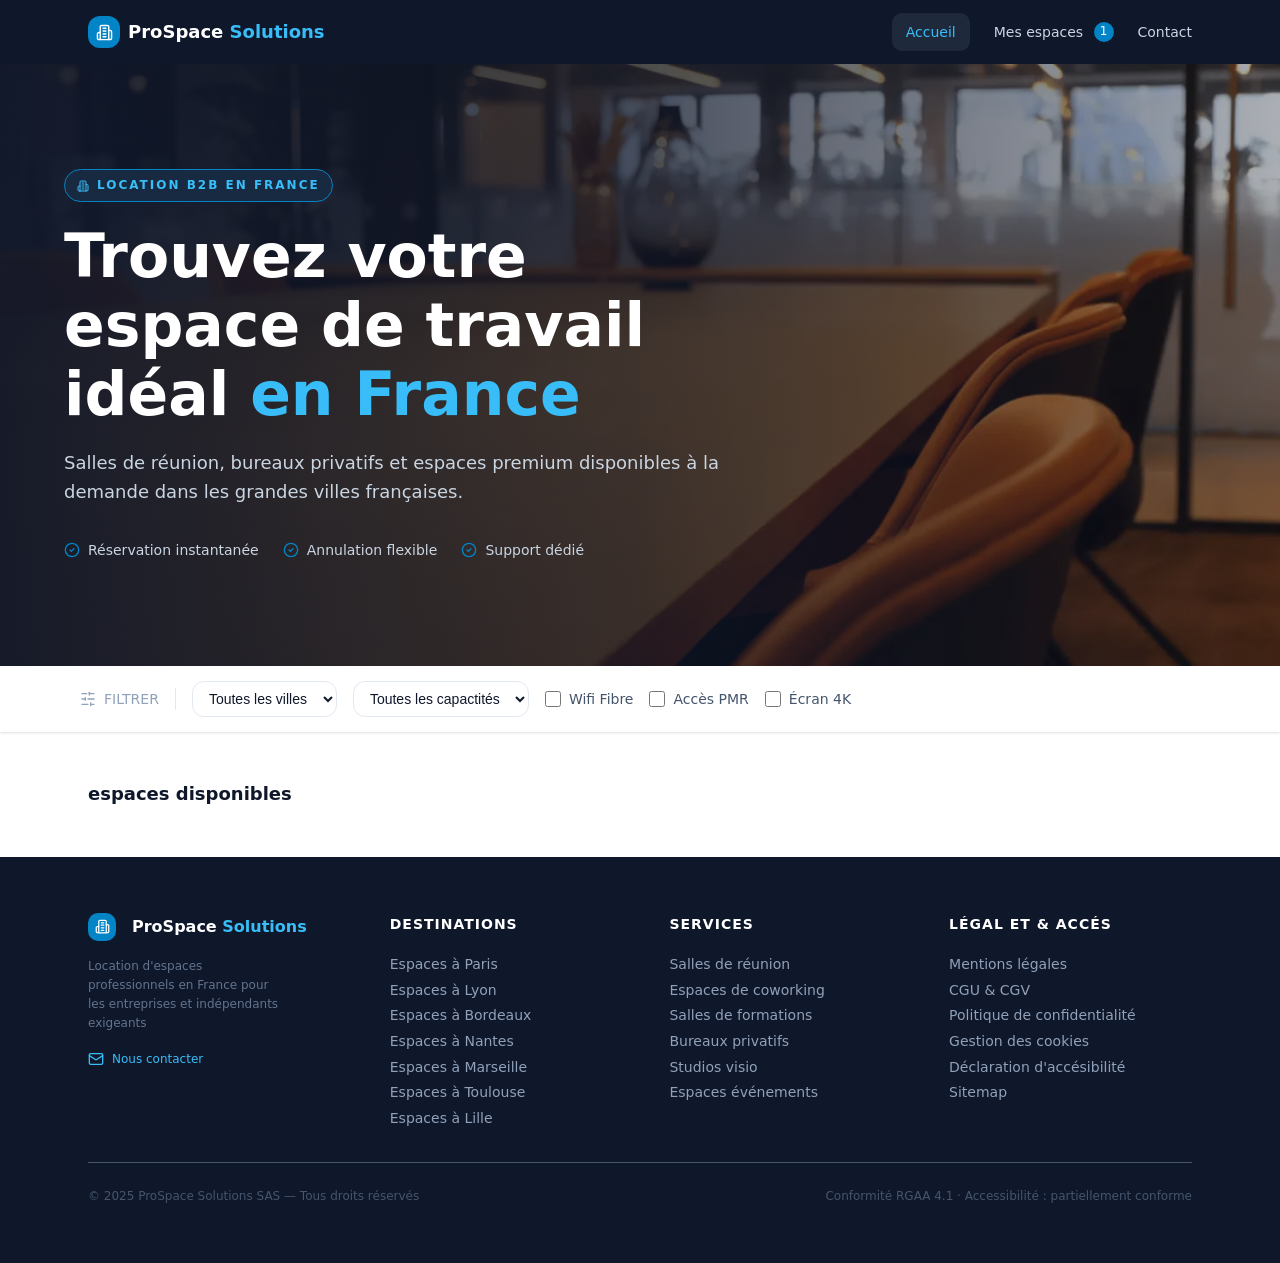
==== index.html @ 72c38e6b "ajout de la structure et des styles de la page d'accueil" ====
<!DOCTYPE html>
<html lang="fr">
<head>
    <meta charset="UTF-8">
    <meta name="viewport" content="width=device-width, initial-scale=1.0">
    <meta name="description" content="Trouvez et comparez des espaces de travail flexibles partout en France : coworking, salles de réunion, bureaux privatifs et solutions adaptées aux pros.">
    <link rel="stylesheet" href="public/css/styles.css">
    <link rel="shortcut icon" href="public/assets/img/favicon/favicon.ico" sizes="any">
    <link rel="icon" href="public/assets/img/favicon/favicon-32x32.png" type="image/png" sizes="32x32">
    <link rel="icon" href="public/assets/img/favicon/favicon-16x16.png" type="image/png" sizes="16x16">
    <link rel="apple-touch-icon" href="public/assets/img/favicon/apple-touch-icon.png">
    <title>ProSpace Solutions | Solutions d'espaces de travail B2B</title>
</head>
<body>
    <main>
        <header>
            <!-- HEADER avec le nombre de favoris changeant dynamiquement -->
            <div class="container header-content">
                <div class="logo-header">
                    <div class="logo-icon">
                        <img src="public/assets/img/icon/prospace-logo.svg" alt="Logo ProSpace - Solutions">
                    </div>
                    <a href="index.html" aria-label="Aller sur la page d'accueil" title="Aller sur la page d'accueil">ProSpace <span>Solutions</span></a>
                </div>
                <nav class="nav-header">
                    <ul>
                        <li>
                            <a href="index.html" class="active" aria-label="Aller sur la page d'accueil" title="Aller sur la page d'accueil">Accueil</a>
                        </li>
                        <li>
                            <a href="public/pages/mes-espaces.html" aria-label="Aller sur la page des mes espaces favoris" title="Aller sur la page des mes espaces favoris">Mes espaces <span id="nb-favorite">1</span></a>
                        </li>
                        <li>
                            <a href="public/pages/contact.html" aria-label="Aller sur la page contact" title="Aller sur la page contact">Contact</a>
                        </li>
                    </ul>
                </nav>
            </div>
        </header>
        <!-- Section HERO / BANNER sans affichage dynamique -->
        <section class="hero">
            <img  class="hero-background" src="public/assets/img/banner-espace-travail-professionnel.webp" alt="">
            <div class="container">
                <div class="hero-content">
                    <div class="badge wrapper">
                        <img src="public/assets/img/icon/logo-blue.svg" alt="">
                        <p>location b2b en france</p>
                    </div>
                    <h1 class="hero-title">Trouvez votre espace de travail idéal <span>en France</span></h1>
                    <p>Salles de réunion, bureaux privatifs et espaces premium disponibles à la demande dans les grandes villes françaises.</p>
                    <div class="promise">
                        <div class="wrapper">
                            <img src="public/assets/img/icon/checked.svg" alt="">
                            <p>Réservation instantanée</p>
                        </div>
                        <div class="wrapper">
                            <img src="public/assets/img/icon/checked.svg" alt="">
                            <p>Annulation flexible</p>
                        </div>
                        <div class="wrapper">
                            <img src="public/assets/img/icon/checked.svg" alt="">
                            <p>Support dédié</p>
                        </div>
                    </div>
                </div>
            </div>
        </section>
        <!-- Section FILTRE pour l'affichage via les filtres sélectionnés par l'user -->
        <section class="filter">
            <div class="container">
                <form class="filter-home">
                    <div class="wrapper">
                        <img src="public/assets/img/icon/settings.svg" alt="">
                        <p class="filter-text">filtrer</p>
                    </div>
                    <select name="town" id="filter-town" aria-label="Choisir la ville">
                        <option value="">Toutes les villes</option>
                        <!-- à boucler sur le JSON pour les villes dispo via les espaces -->
                    </select>
                    <select name="capacity" id="filter-capacity" aria-label="Choisir la capacité">
                        <option value="">Toutes les capactités</option>
                        <!-- à boucler sur le JSON pour les capacité dispo via les espaces -->
                    </select>
                    <div class="checkbox-options">
                        <label for="wifi-option">
                            <input type="checkbox" name="wifi" id="wifi-option">
                            Wifi Fibre
                        </label>
                        <label for="pmr-option">
                            <input type="checkbox" name="pmr" id="pmr-option">
                            Accès PMR
                        </label>
                        <label for="screen-4k-option">
                            <input type="checkbox" name="4k" id="screen-4k-option">
                            Écran 4K
                        </label>
                    </div>
                </form>
            </div>
        </section>
        <!-- Section GRID-SPACE qui affichera les cards par défaut et le nombre de résulstat selon les filtres sélectionnés -->
        <section class="grid-space">
            <div class="container">
                <h2 class="grid-title"><span id="nb-space-grid"></span>espaces disponibles</h2>
                <div class="grid-cards" id="grid-cards">
                    <!-- articles card à alimenter via le JSON  -->
                </div>
            </div>
        </section>
    </main>
    <!-- partie du FOOTER sans changement dynamique -->
    <footer>
        <div class="container">
            <div class="footer-content">
                <div class="footer-contact">
                    <div class="logo-footer">
                        <div class="logo-footer-icon">
                            <img src="public/assets/img/icon/prospace-logo.svg" alt="Logo ProSpace - Solutions">
                        </div>
                        <p>ProSpace <span>Solutions</span></p>
                    </div>
                    <p>Location d'espaces professionnels en France pour les entreprises et indépendants exigeants</p>
                    <div class="wrapper">
                        <img src="public/assets/img/icon/letter.svg" alt="">
                        <a href="public/pages/contact.html" aria-label="Aller sur la page de contact" title="Aller sur la page de contact ">Nous contacter</a>
                    </div>
                </div>
                <nav class="nav-footer">
                    <h2>destinations</h2>
                    <ul>
                        <li>
                            <a href="#">Espaces à Paris</a>
                        </li>
                        <li>
                            <a href="#">Espaces à Lyon</a>
                        </li>
                        <li>
                            <a href="#">Espaces à Bordeaux</a>
                        </li>
                        <li>
                            <a href="#">Espaces à Nantes</a>
                        </li>
                        <li>
                            <a href="#">Espaces à Marseille</a>
                        </li>
                        <li>
                            <a href="#">Espaces à Toulouse</a>
                        </li>
                        <li>
                            <a href="#">Espaces à Lille</a>
                        </li>
                    </ul>
                </nav>
                <nav class="nav-footer">
                    <h2>services</h2>
                    <ul>
                        <li>
                            <a href="#">Salles de réunion</a>
                        </li>
                        <li>
                            <a href="#">Espaces de coworking</a>
                        </li>
                        <li>
                            <a href="#">Salles de formations</a>
                        </li>
                        <li>
                            <a href="#">Bureaux privatifs</a>
                        </li>
                        <li>
                            <a href="#">Studios visio</a>
                        </li>
                        <li>
                            <a href="#">Espaces événements</a>
                        </li>
                    </ul>
                </nav>
                <nav class="nav-footer">
                    <h2>légal et & accés</h2>
                    <ul>
                        <li>
                            <a href="#">Mentions légales</a>
                        </li>
                        <li>
                            <a href="#">CGU & CGV</a>
                        </li>
                        <li>
                            <a href="#">Politique de confidentialité</a>
                        </li>
                        <li>
                            <a href="#">Gestion des cookies</a>
                        </li>
                        <li>
                            <a href="#">Déclaration d'accésibilité</a>
                        </li>
                        <li>
                            <a href="#">Sitemap</a>
                        </li> 
                    </ul>
                </nav>
            </div>
            <div class="footer-legal">
                <p>© 2025 ProSpace Solutions SAS — Tous droits réservés</p>
                <p>Conformité RGAA 4.1 · Accessibilité : partiellement conforme</p>
            </div>
        </div>
    </footer>
</body>
</html>
---- public/css/styles.css ----
@charset "UTF-8";
/* Variables et mixins */
/* Couleurs */
/* Espacements */
/* Font-sizes */
/* Font */
/* Variables et mixins */
/* Centre horizontalement et verticalement un élément avec Flexbox */
/* Aligne une icône et un texte sur une même ligne avec un espacement régulier */
/* Base */
/* Variables et mixins */
* {
  margin: 0;
  padding: 0;
  box-sizing: border-box;
}

li {
  list-style: none;
}

a {
  text-decoration: none;
}

img {
  max-width: 100%;
}

/* Variables et mixins */
body {
  font-family: ui-sans-serif, system-ui, sans-serif;
  line-height: 1.6;
}

/* Variables et mixins */
.container {
  width: 90%;
  max-width: 1280px;
  margin: 0 auto;
}

body {
  min-height: 100vh;
  display: flex;
  flex-direction: column;
}

main {
  flex: 1;
}

/* Components */
/* Variables et mixins */
/* Variables et mixins */
/* Variables et mixins */
/* Variables et mixins */
/* Layout */
/* Variables et mixins */
header {
  background-color: #0F172A;
}

/* Alignement du logo à gauche et nav à droite */
.header-content {
  display: flex;
  justify-content: space-between;
  align-items: center;
  padding: 0 1.5rem;
  min-height: 64px;
}

/* Mise en place du bloc contenant le logo sur fond bleu arrondi et nom de l'entrprise  */
.logo-header {
  display: flex;
  align-items: center;
  gap: 0.5rem;
}
.logo-header .logo-icon {
  display: flex;
  justify-content: center;
  align-items: center;
  width: 32px;
  height: 32px;
  background-color: #0284C7;
  border-radius: 12px;
}
.logo-header .logo-icon img {
  width: 17px;
  height: 17px;
}
.logo-header a {
  color: white;
  font-size: 1.125rem;
  font-weight: bold;
}
.logo-header a span {
  color: #38BDF8;
}

/* Alignement de la nav, du hover sur les liens présents et celui actif */
.nav-header ul {
  display: flex;
  align-items: center;
  gap: 1.5rem;
}
.nav-header li {
  display: flex;
  align-items: center;
}
.nav-header a {
  display: flex;
  align-items: center;
  gap: 0.4rem;
  color: #CAD5E2;
  font-size: 0.875rem;
  font-weight: 500;
}
.nav-header a:hover {
  color: white;
  background-color: #1e293b;
  padding: 0.5rem 0.875rem;
  border-radius: 10px;
}
.nav-header a.active {
  color: #38BDF8;
  background-color: #1e293b;
  padding: 0.5rem 0.875rem;
  border-radius: 10px;
}

/* Badge affichant le nombre d'espaces enregistrés en favoris */
#nb-favorite {
  display: flex;
  justify-content: center;
  align-items: center;
  min-width: 20px;
  height: 20px;
  margin-left: 0.25rem;
  background-color: #0284C7;
  color: white;
  border-radius: 50%;
  font-size: 0.75rem;
}

/* Variables et mixins */
footer {
  background-color: #0F172A;
}
footer .container {
  padding: 3.5rem 1.5rem;
}

/* Partie haut du footer avec les 4 collonnes */
.footer-content {
  display: flex;
  justify-content: space-between;
  gap: 2rem;
}

/* Première colonne avec logo, description et lien de contact */
.footer-contact {
  width: 24%;
}
.footer-contact .logo-footer {
  display: flex;
  align-items: center;
  gap: 1rem;
  margin-bottom: 1rem;
}
.footer-contact .logo-footer .logo-footer-icon {
  display: flex;
  justify-content: center;
  align-items: center;
  width: 28px;
  height: 28px;
  background-color: #0284C7;
  border-radius: 10px;
}
.footer-contact .logo-footer img {
  width: 15px;
  height: 15px;
}
.footer-contact .logo-footer p {
  color: white;
  font-weight: 700;
}
.footer-contact .logo-footer p span {
  color: #38BDF8;
}
.footer-contact > p {
  max-width: 200px;
  color: #62748E;
  font-size: 0.75rem;
  line-height: 1.6;
  margin-bottom: 1rem;
}
.footer-contact .wrapper {
  display: flex;
  align-items: center;
  gap: 0.5rem;
}
.footer-contact .wrapper a {
  color: #38BDF8;
  font-size: 0.75rem;
}
.footer-contact .wrapper a:hover {
  color: white;
}
.footer-contact .wrapper img {
  width: 16px;
  height: 16px;
}

/* Colonnes de navigation du footer */
.nav-footer {
  width: 22%;
}
.nav-footer h2 {
  color: white;
  font-size: 0.875rem;
  text-transform: uppercase;
  letter-spacing: 1px;
  margin-bottom: 1rem;
}
.nav-footer a {
  color: #90A1B9;
  font-size: 0.875rem;
}
.nav-footer a:hover {
  color: #38BDF8;
}

/* Partie basse avec copyright et accessibilité */
.footer-legal {
  display: flex;
  justify-content: space-between;
  align-items: center;
  margin-top: 2rem;
  padding-top: 1.5rem;
  border-top: 1px solid #45556C;
}
.footer-legal p {
  color: #45556C;
  font-size: 0.75rem;
}

/* Pages */
/* Variables et mixins */
/* Variables et mixins */
/* =================== 
        HERO  
=====================*/
/* Section principale du Hero */
/* Section principale du Hero */
.hero {
  position: relative;
  overflow: hidden;
  min-height: 602px;
  /* Dégradé sombre placé devant l'image pour améliorer la lisibilité du texte */
}
.hero::before {
  content: "";
  position: absolute;
  top: 0;
  right: 0;
  bottom: 0;
  left: 0;
  background: linear-gradient(to right, rgba(15, 23, 42, 0.95), rgba(15, 23, 42, 0.75), rgba(15, 23, 42, 0.35));
  z-index: 1;
}

.hero .container {
  min-height: 602px;
  display: flex;
  align-items: center;
}

/* Image du Hero placée en fond */
.hero-background {
  position: absolute;
  top: 0;
  left: 0;
  width: 100%;
  height: 100%;
  object-fit: cover;
  object-position: center;
  z-index: 0;
}

/* Contenu du Hero placé au-dessus de l'image et du dégradé */
.hero-content {
  position: relative;
  z-index: 2;
  max-width: 672px;
}

/* Badge "Location B2B en France" */
.badge {
  display: inline-flex;
  align-items: center;
  gap: 0.5rem;
  padding: 0.375rem 0.75rem;
  margin-bottom: 1.25rem;
  background-color: #172A41;
  color: #38BDF8;
  border: 1px solid #0284C7;
  border-radius: 20px;
  font-size: 0.75rem;
  font-weight: bold;
  text-transform: uppercase;
  letter-spacing: 2px;
}
.badge img {
  width: 12px;
  height: 12px;
}

/* Titre principal du Hero */
.hero-title {
  margin-bottom: 1.25rem;
  color: white;
  font-size: 3.75rem;
  line-height: 1.15;
  font-weight: 800;
}
.hero-title span {
  color: #38BDF8;
}

/* Texte descriptif situé sous le titre */
.hero-content > p {
  color: #CAD5E2;
  font-size: 1.125rem;
  line-height: 1.6;
}

/* Bloc contenant les trois avantages */
.promise {
  display: flex;
  align-items: center;
  gap: 1.5rem;
  margin-top: 2rem;
  /* Chaque avantage avec son icône et son texte */
}
.promise .wrapper {
  display: flex;
  align-items: center;
  gap: 0.5rem;
  color: #CAD5E2;
  font-size: 0.875rem;
}
.promise .wrapper img {
  width: 16px;
  height: 16px;
}

/* =================== 
    FILTRE 
=====================*/
.filter {
  background-color: white;
  box-shadow: 0 1px 3px 0 rgba(0, 0, 0, 0.1), 0 1px 2px -1px rgba(0, 0, 0, 0.1);
}

/* Formulaire contenant l'ensemble des filtres */
.filter-home {
  min-height: 66px;
  display: flex;
  align-items: center;
  gap: 1rem;
}
.filter-home .wrapper {
  display: flex;
  align-items: center;
  gap: 0.5rem;
  padding: 0 0 0 1rem;
  border-right: 1px solid #E2E8F0;
}
.filter-home .wrapper img {
  width: 16px;
  height: 16px;
}

/* Texte affiché à côté de l'icône filtre */
.filter-text {
  color: #90A1B9;
  font-size: 0.875rem;
  text-transform: uppercase;
  margin-right: 1rem;
}

/* Style des listes déroulantes */
.filter-home select {
  padding: 0.5rem 0.75rem;
  color: #0F172A;
  background-color: white;
  border: 1px solid #E2E8F0;
  border-radius: 12px;
  font-size: 0.875rem;
}

/* Conteneur des différentes cases à cocher */
.checkbox-options {
  display: flex;
  align-items: center;
  gap: 1rem;
}
.checkbox-options label {
  display: flex;
  align-items: center;
  gap: 0.5rem;
  color: #45556C;
  font-size: 0.875rem;
  cursor: pointer;
}
.checkbox-options label:hover {
  color: #0284C7;
}
.checkbox-options {
  /* Taille des cases à cocher */
}
.checkbox-options input {
  width: 16px;
  height: 16px;
  cursor: pointer;
}

/* =================== 
    Section GRID-SPACE 
=====================*/
.grid-space > .container {
  padding: 3rem 1.5rem;
}
.grid-space > .container .grid-title {
  font-size: 1.125rem;
  font-weight: 600;
  color: #0F172A;
}

/* Attente du Js pour générer les cartes */
/* Variables et mixins */
/* Variables et mixins */
/* Variables et mixins */

/*# sourceMappingURL=styles.css.map */
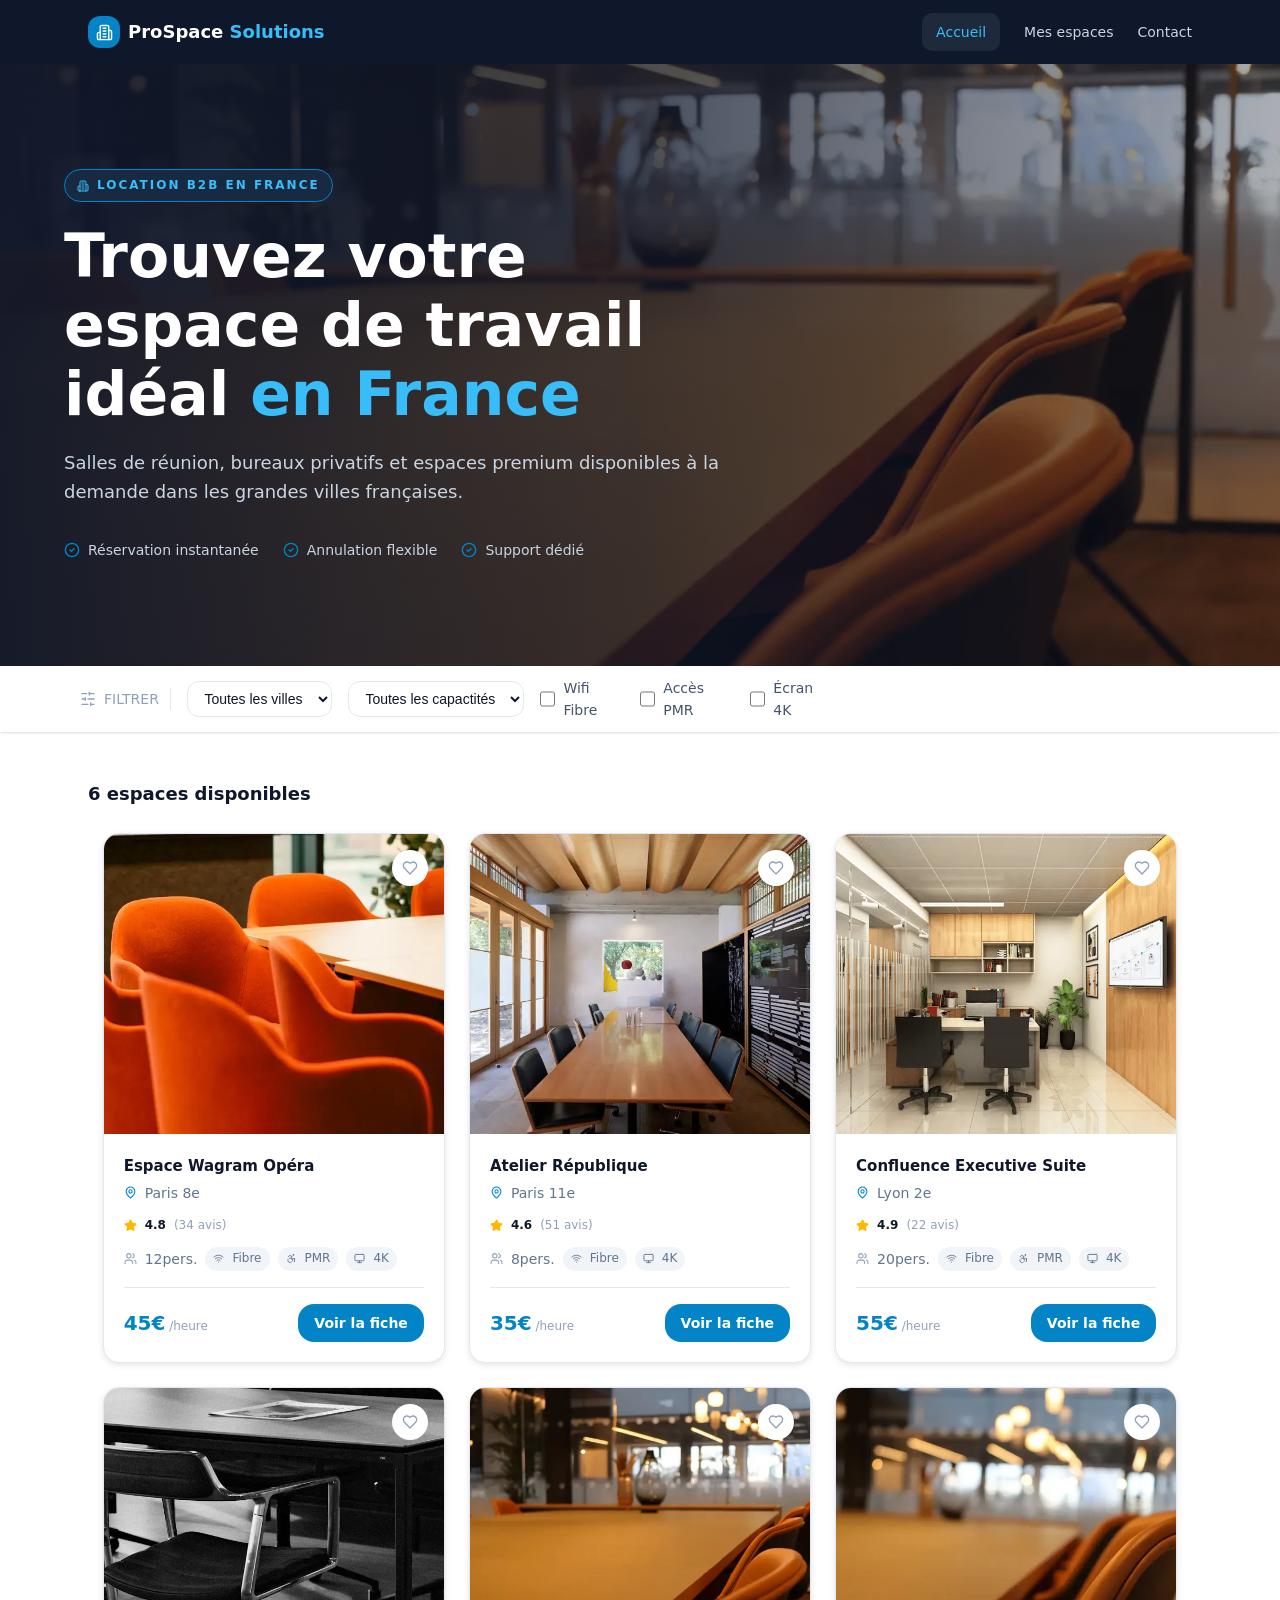
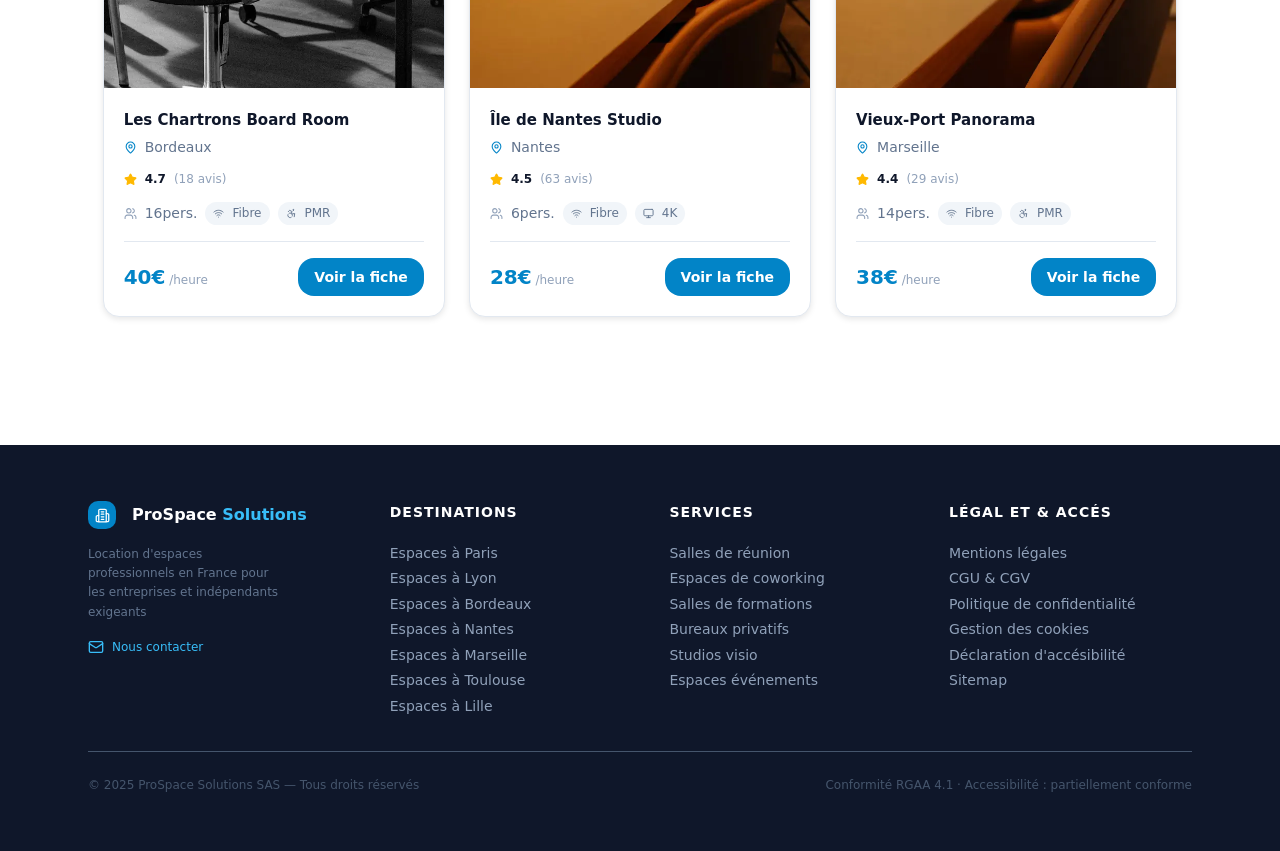
==== commit 852d95e6: "Création des fichiers main.js et accueil.js ainsi que les méthodes pour gérer le dynamisme de la pag" ====
--- a/index.html
+++ b/index.html
@@ -28,7 +28,7 @@
                             <a href="index.html" class="active" aria-label="Aller sur la page d'accueil" title="Aller sur la page d'accueil">Accueil</a>
                         </li>
                         <li>
-                            <a href="public/pages/mes-espaces.html" aria-label="Aller sur la page des mes espaces favoris" title="Aller sur la page des mes espaces favoris">Mes espaces <span id="nb-favorite">1</span></a>
+                            <a href="public/pages/mes-espaces.html" aria-label="Aller sur la page des mes espaces favoris" title="Aller sur la page des mes espaces favoris">Mes espaces <span id="nb-favorite"></span></a>
                         </li>
                         <li>
                             <a href="public/pages/contact.html" aria-label="Aller sur la page contact" title="Aller sur la page contact">Contact</a>
@@ -79,7 +79,10 @@
                     </select>
                     <select name="capacity" id="filter-capacity" aria-label="Choisir la capacité">
                         <option value="">Toutes les capactités</option>
-                        <!-- à boucler sur le JSON pour les capacité dispo via les espaces -->
+                        <option value="1-5">1 - 5 personnes</option>
+                        <option value="6-10">6 - 10 personnes</option>
+                        <option value="11-20">11 - 20 personnes</option>
+                        <option value="20+">20+ personnes</option>
                     </select>
                     <div class="checkbox-options">
                         <label for="wifi-option">
@@ -95,13 +98,14 @@
                             Écran 4K
                         </label>
                     </div>
+                    <span id="pop-nb"><span></span>
                 </form>
             </div>
         </section>
         <!-- Section GRID-SPACE qui affichera les cards par défaut et le nombre de résulstat selon les filtres sélectionnés -->
         <section class="grid-space">
             <div class="container">
-                <h2 class="grid-title"><span id="nb-space-grid"></span>espaces disponibles</h2>
+                <h2 class="grid-title"><span id="nb-space-grid"></span> espaces disponibles</h2>
                 <div class="grid-cards" id="grid-cards">
                     <!-- articles card à alimenter via le JSON  -->
                 </div>
@@ -204,5 +208,7 @@
             </div>
         </div>
     </footer>
+    <script src="public/js/main.js"></script>
+    <script src="public/js/accueil.js"></script>
 </body>
-</html>+</html>
--- a/public/css/styles.css
+++ b/public/css/styles.css
@@ -52,7 +52,196 @@
 
 /* Components */
 /* Variables et mixins */
-/* Variables et mixins */
+/* Bouton principal bleu */
+.btn-primary {
+  background-color: #0284C7;
+  color: white;
+  border-radius: 16px;
+  font-size: 0.875rem;
+  font-weight: 600;
+}
+.btn-primary:hover {
+  background-color: #075985;
+}
+
+/* Variables et mixins */
+/* ==================== Cards espaces de l'accueil ================= */
+.space-card {
+  width: 31%;
+  background-color: white;
+  border: 1px solid #E2E8F0;
+  box-shadow: 0 2px 6px rgba(0, 0, 0, 0.1);
+  border-radius: 16px;
+  overflow: hidden;
+  transition: box-shadow 0.3s ease;
+}
+.space-card:hover {
+  box-shadow: 0 6px 16px rgba(0, 0, 0, 0.15);
+  transform: scale(1.01);
+}
+.space-card:hover .img-card > img {
+  transform: scale(1.04);
+}
+
+/* ==================== 
+    Image de la card 
+==================== */
+.img-card {
+  position: relative;
+  height: 300px;
+  /* Photo principale de l'espace */
+}
+.img-card > img {
+  width: 100%;
+  height: 100%;
+  object-fit: cover;
+  transition: transform 0.3s ease;
+}
+.img-card {
+  /* Bouton favoris */
+}
+.img-card .favorite-btn {
+  position: absolute;
+  top: 16px;
+  right: 16px;
+  width: 36px;
+  height: 36px;
+  display: flex;
+  justify-content: center;
+  align-items: center;
+  background-color: white;
+  border: none;
+  border-radius: 50%;
+  cursor: pointer;
+}
+.img-card .favorite-btn img {
+  width: 16px;
+  height: 16px;
+}
+
+/* ==================== 
+    Contenu de la card 
+==================== */
+.card-content {
+  padding: 1.25rem;
+}
+.card-content h3 {
+  margin-bottom: 0.25rem;
+  color: #0F172A;
+  font-size: 15px;
+  font-weight: 600;
+}
+
+/* Partie localisation*/
+.localisation-card {
+  display: flex;
+  align-items: center;
+  gap: 0.5rem;
+  margin-bottom: 0.75rem;
+}
+.localisation-card img {
+  width: 13px;
+  height: 13px;
+}
+.localisation-card p {
+  color: #62748E;
+  font-size: 0.875rem;
+}
+
+/* Partie notes et avis */
+.stars-note {
+  display: flex;
+  align-items: center;
+  gap: 0.5rem;
+  margin-bottom: 0.75rem;
+  /* Conteneur des étoiles */
+}
+.stars-note .nb-stars {
+  display: flex;
+  gap: 2px;
+}
+.stars-note .nb-stars img {
+  width: 13px;
+  height: 13px;
+}
+.stars-note {
+  /* Note */
+}
+.stars-note p:first-of-type {
+  color: #0F172A;
+  font-size: 0.75rem;
+  font-weight: 600;
+}
+.stars-note {
+  /* Nombre d'avis */
+}
+.stars-note p:last-of-type {
+  color: #90A1B9;
+  font-size: 0.75rem;
+}
+
+/*  Options mises en avant */
+.options-space {
+  display: flex;
+  align-items: center;
+  gap: 0.5rem;
+  margin-bottom: 1rem;
+  /* Capacité */
+}
+.options-space .wrapper {
+  display: flex;
+  align-items: center;
+  gap: 0.5rem;
+}
+.options-space .wrapper img {
+  width: 13px;
+  height: 13px;
+}
+.options-space .wrapper p {
+  color: #62748E;
+  font-size: 0.875rem;
+}
+.options-space {
+  /* Badges Fibre, PMR et 4K */
+}
+.options-space .option {
+  display: flex;
+  align-items: center;
+  gap: 0.5rem;
+  padding: 2px 8px;
+  background-color: #F1F5F9;
+  border-radius: 15px;
+}
+.options-space .option img {
+  width: 11px;
+  height: 11px;
+}
+.options-space .option p {
+  color: #62748E;
+  font-size: 0.75rem;
+}
+
+/* Prix et lien */
+.cta-card {
+  display: flex;
+  justify-content: space-between;
+  align-items: center;
+  padding-top: 1rem;
+  border-top: 1px solid #E2E8F0;
+}
+.cta-card p {
+  color: #90A1B9;
+  font-size: 0.75rem;
+}
+.cta-card p span {
+  color: #0284C7;
+  font-size: 1.25rem;
+  font-weight: 700;
+}
+.cta-card .btn-primary {
+  padding: 8px 16px;
+}
+
 /* Variables et mixins */
 /* Variables et mixins */
 /* Layout */
@@ -134,6 +323,7 @@
   display: flex;
   justify-content: center;
   align-items: center;
+  display: none;
   min-width: 20px;
   height: 20px;
   margin-left: 0.25rem;
@@ -247,12 +437,9 @@
 
 /* Pages */
 /* Variables et mixins */
-/* Variables et mixins */
 /* =================== 
-        HERO  
+    HERO  
 =====================*/
-/* Section principale du Hero */
-/* Section principale du Hero */
 .hero {
   position: relative;
   overflow: hidden;
@@ -426,19 +613,63 @@
   cursor: pointer;
 }
 
+/* Pop up du nombre de résultats */
+#pop-nb {
+  color: #90A1B9;
+  font-size: 0.75rem;
+  margin-left: 23rem;
+}
+
 /* =================== 
     Section GRID-SPACE 
 =====================*/
 .grid-space > .container {
   padding: 3rem 1.5rem;
+  margin-bottom: 5rem;
 }
 .grid-space > .container .grid-title {
   font-size: 1.125rem;
   font-weight: 600;
   color: #0F172A;
 }
-
-/* Attente du Js pour générer les cartes */
+.grid-space > .container #grid-cards {
+  display: flex;
+  flex-wrap: wrap;
+  justify-content: center;
+  gap: 1.5rem;
+  margin-top: 1.5rem;
+}
+.grid-space > .container .no-result {
+  display: flex;
+  justify-content: center;
+  align-items: center;
+  flex-direction: column;
+  /* L'image de la oupe */
+}
+.grid-space > .container .no-result .no-result-icon {
+  display: flex;
+  justify-content: center;
+  align-items: center;
+  width: 64px;
+  height: 64px;
+  background-color: #F1F5F9;
+  border-radius: 5px;
+  margin-bottom: 20px;
+}
+.grid-space > .container .no-result .no-result-icon img {
+  width: 28px;
+  height: 28px;
+}
+.grid-space > .container .no-result h3 {
+  font-size: 1.125rem;
+  color: #45556C;
+  margin-bottom: 4px;
+}
+.grid-space > .container .no-result p {
+  font-size: 0.875rem;
+  color: #90A1B9;
+}
+
 /* Variables et mixins */
 /* Variables et mixins */
 /* Variables et mixins */
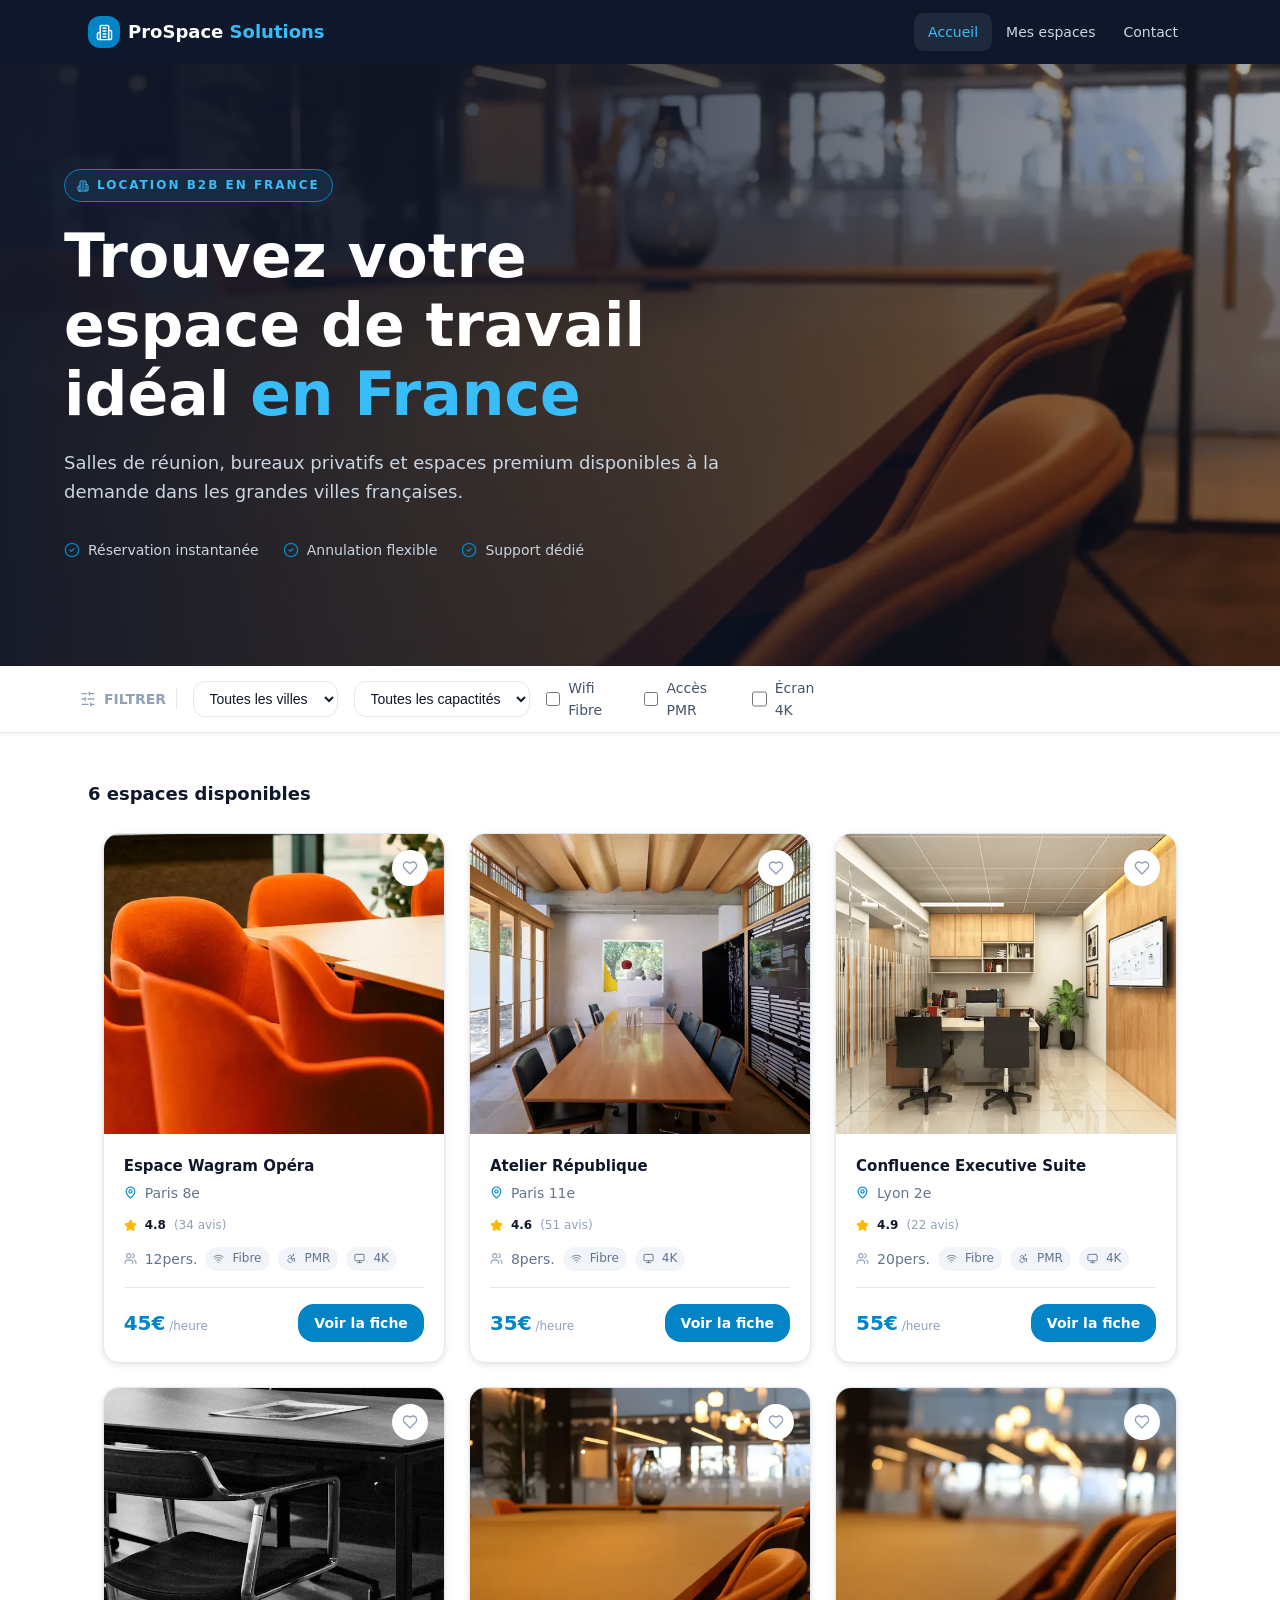
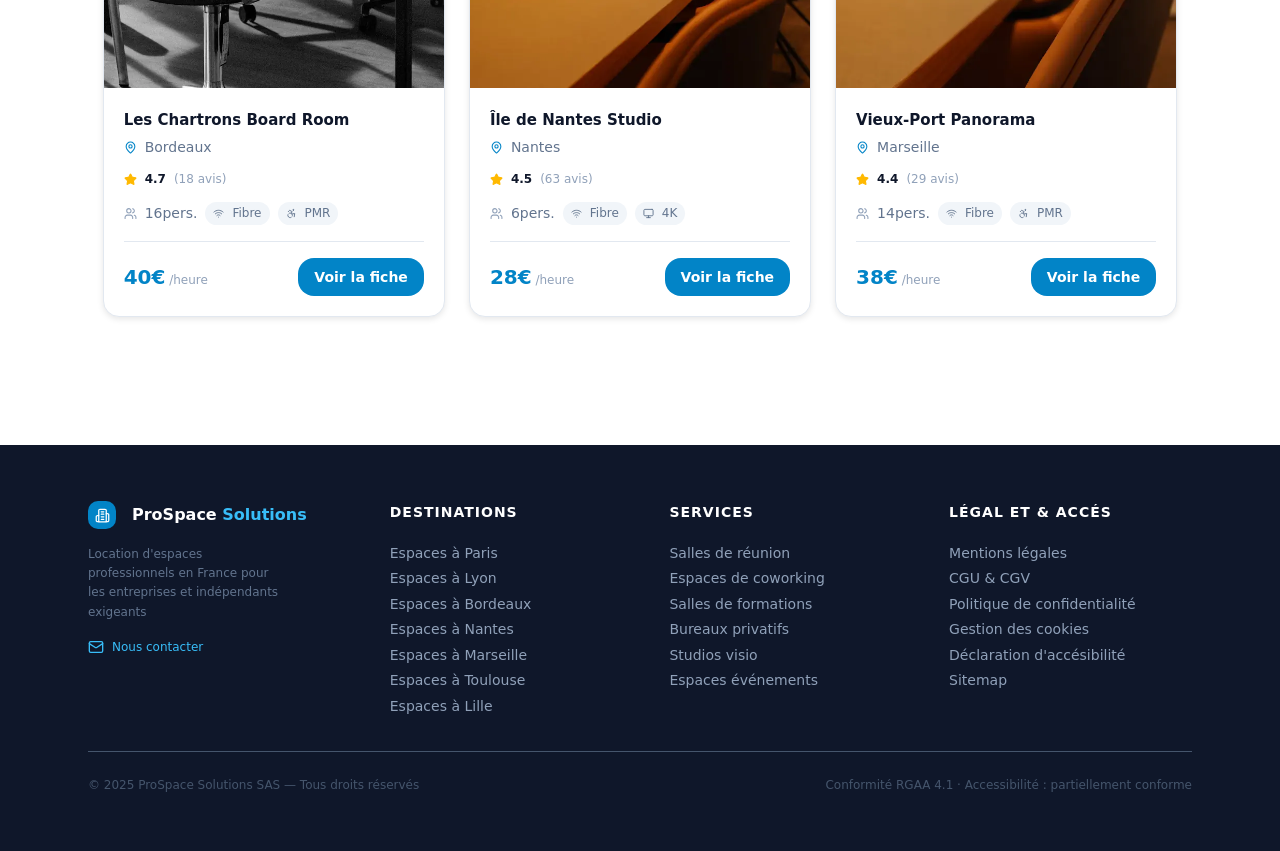
==== commit 92b3bf5e: "Création de la structure HTML de la page espace. MAJ du fichier json pour les metas descriptions. Cr" ====
--- a/index.html
+++ b/index.html
@@ -12,31 +12,31 @@
     <title>ProSpace Solutions | Solutions d'espaces de travail B2B</title>
 </head>
 <body>
+    <header>
+        <!-- HEADER avec le nombre de favoris changeant dynamiquement -->
+        <div class="container header-content">
+            <div class="logo-header">
+                <div class="logo-icon">
+                    <img src="public/assets/img/icon/prospace-logo.svg" alt="Logo ProSpace - Solutions">
+                </div>
+                <a href="index.html" aria-label="Aller sur la page d'accueil" title="Aller sur la page d'accueil">ProSpace <span>Solutions</span></a>
+            </div>
+            <nav class="nav-header">
+                <ul>
+                    <li>
+                        <a href="index.html" class="active" aria-label="Aller sur la page d'accueil" title="Aller sur la page d'accueil">Accueil</a>
+                    </li>
+                    <li>
+                        <a href="public/pages/mes-espaces.html" aria-label="Aller sur la page des mes espaces favoris" title="Aller sur la page des mes espaces favoris">Mes espaces <span id="nb-favorite"></span></a>
+                    </li>
+                    <li>
+                        <a href="public/pages/contact.html" aria-label="Aller sur la page contact" title="Aller sur la page contact">Contact</a>
+                    </li>
+                </ul>
+            </nav>
+        </div>
+    </header>
     <main>
-        <header>
-            <!-- HEADER avec le nombre de favoris changeant dynamiquement -->
-            <div class="container header-content">
-                <div class="logo-header">
-                    <div class="logo-icon">
-                        <img src="public/assets/img/icon/prospace-logo.svg" alt="Logo ProSpace - Solutions">
-                    </div>
-                    <a href="index.html" aria-label="Aller sur la page d'accueil" title="Aller sur la page d'accueil">ProSpace <span>Solutions</span></a>
-                </div>
-                <nav class="nav-header">
-                    <ul>
-                        <li>
-                            <a href="index.html" class="active" aria-label="Aller sur la page d'accueil" title="Aller sur la page d'accueil">Accueil</a>
-                        </li>
-                        <li>
-                            <a href="public/pages/mes-espaces.html" aria-label="Aller sur la page des mes espaces favoris" title="Aller sur la page des mes espaces favoris">Mes espaces <span id="nb-favorite"></span></a>
-                        </li>
-                        <li>
-                            <a href="public/pages/contact.html" aria-label="Aller sur la page contact" title="Aller sur la page contact">Contact</a>
-                        </li>
-                    </ul>
-                </nav>
-            </div>
-        </header>
         <!-- Section HERO / BANNER sans affichage dynamique -->
         <section class="hero">
             <img  class="hero-background" src="public/assets/img/banner-espace-travail-professionnel.webp" alt="">
@@ -71,7 +71,7 @@
                 <form class="filter-home">
                     <div class="wrapper">
                         <img src="public/assets/img/icon/settings.svg" alt="">
-                        <p class="filter-text">filtrer</p>
+                        <h2 class="filter-text">filtrer</h2>
                     </div>
                     <select name="town" id="filter-town" aria-label="Choisir la ville">
                         <option value="">Toutes les villes</option>
@@ -98,7 +98,7 @@
                             Écran 4K
                         </label>
                     </div>
-                    <span id="pop-nb"><span></span>
+                    <span id="pop-nb"></span>
                 </form>
             </div>
         </section>
--- a/public/css/styles.css
+++ b/public/css/styles.css
@@ -291,7 +291,6 @@
 .nav-header ul {
   display: flex;
   align-items: center;
-  gap: 1.5rem;
 }
 .nav-header li {
   display: flex;
@@ -303,12 +302,12 @@
   gap: 0.4rem;
   color: #CAD5E2;
   font-size: 0.875rem;
+  padding: 0.5rem 0.875rem;
   font-weight: 500;
 }
 .nav-header a:hover {
   color: white;
   background-color: #1e293b;
-  padding: 0.5rem 0.875rem;
   border-radius: 10px;
 }
 .nav-header a.active {
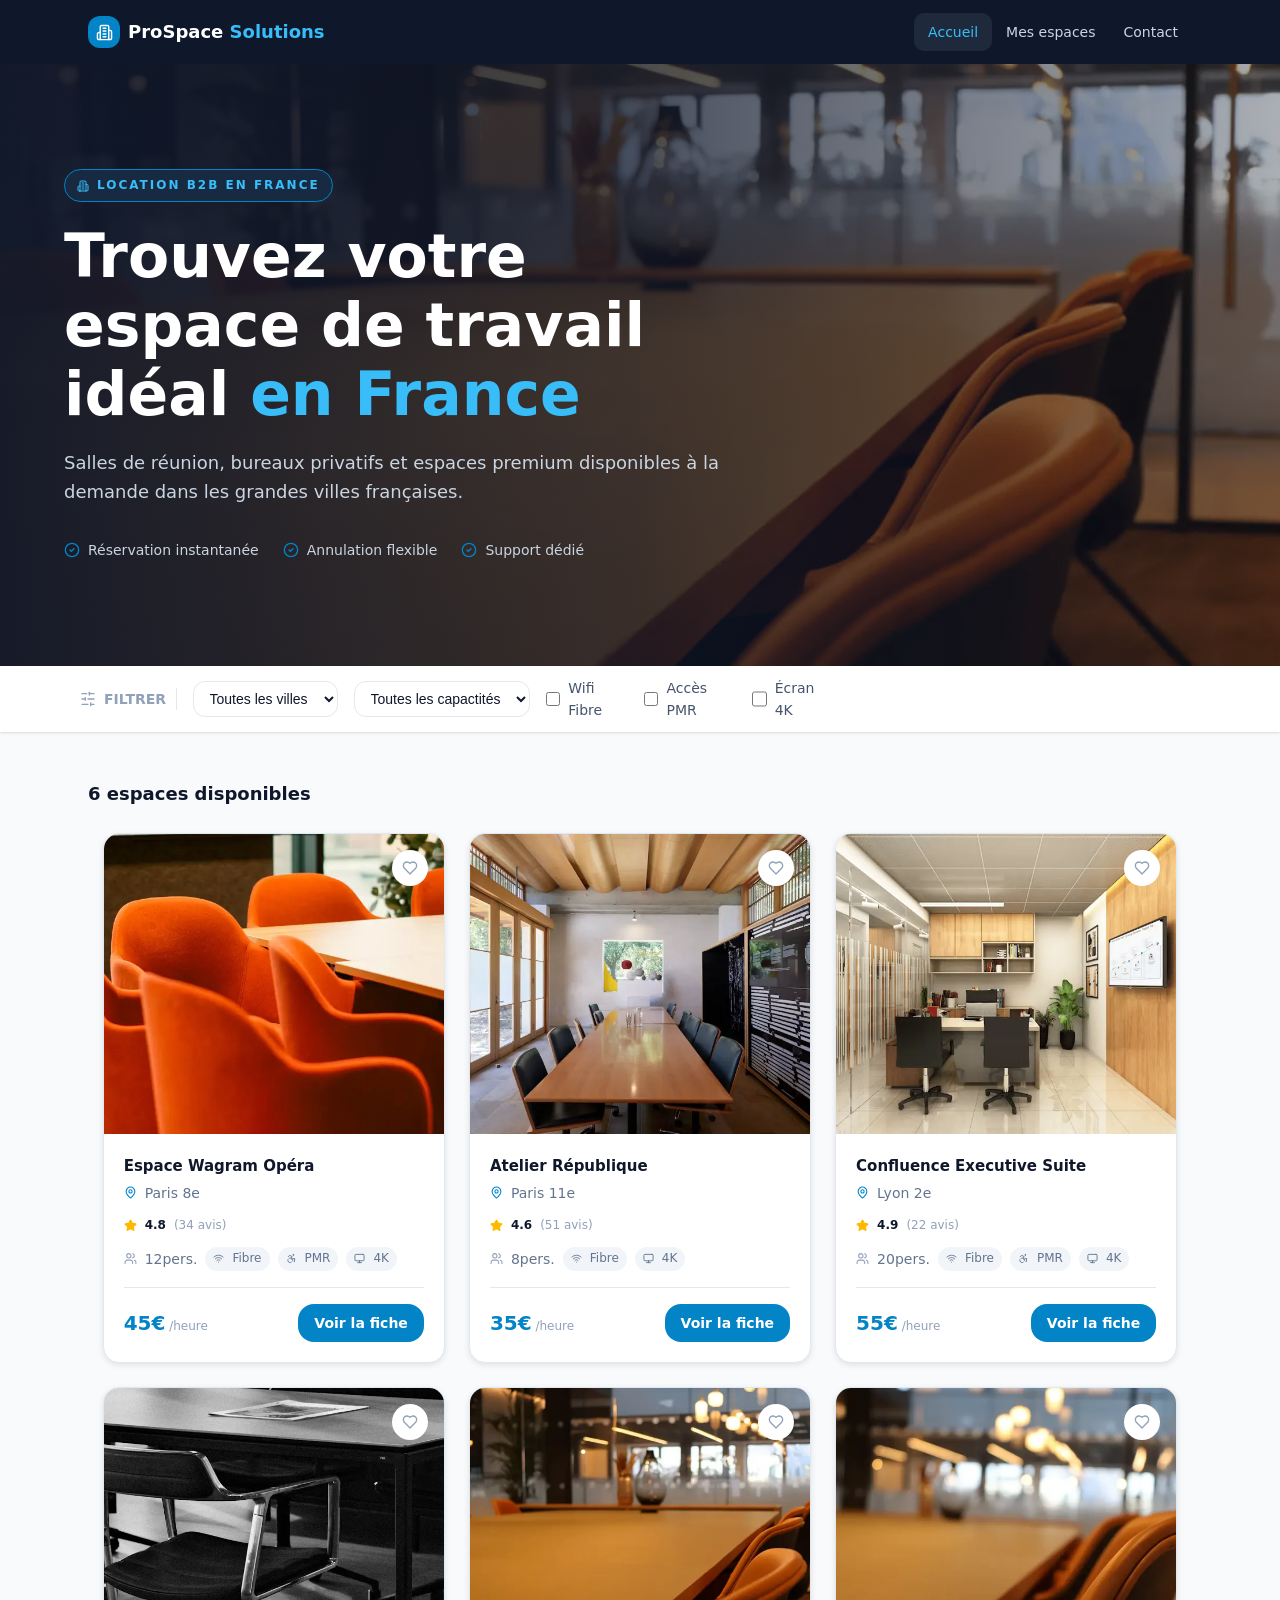
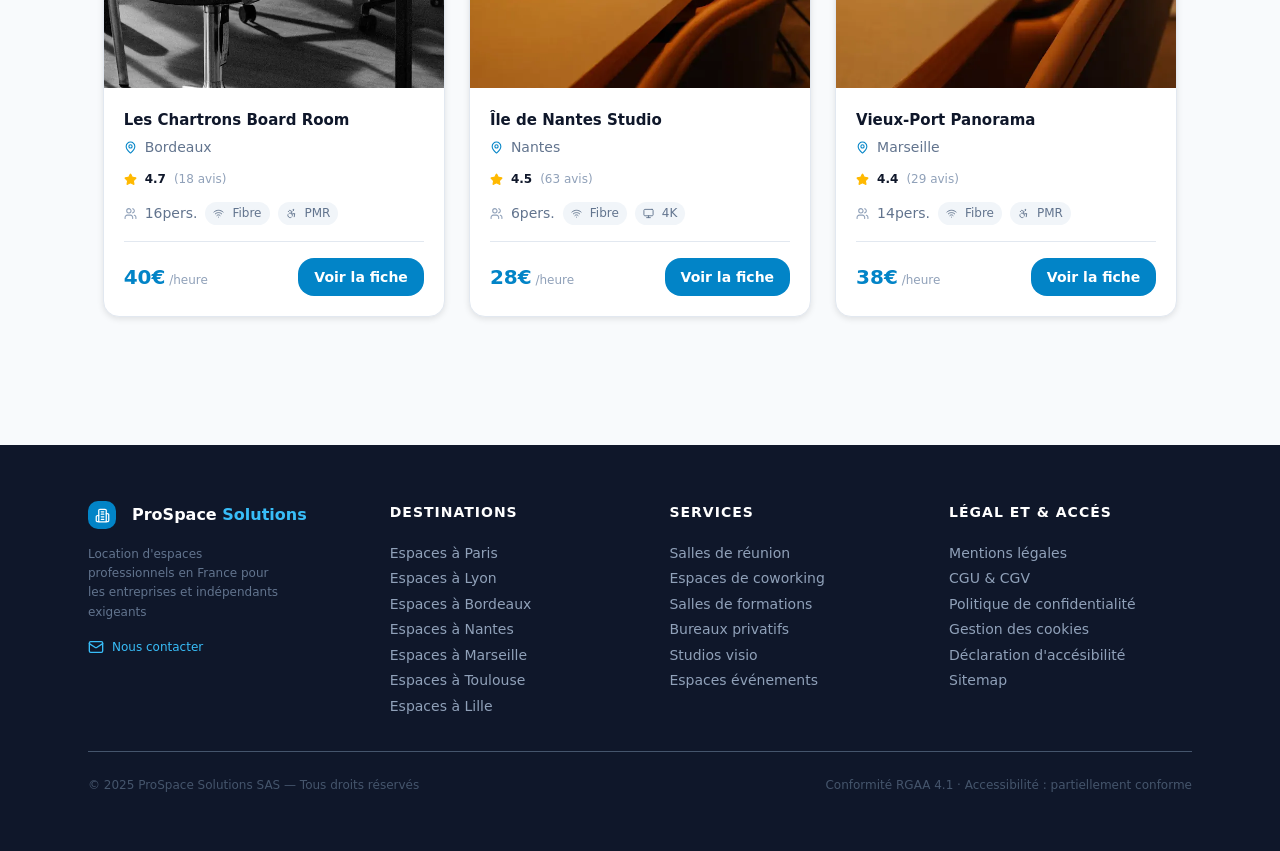
==== commit f0e8f638: "Création du loader et maj js pour l'appliquer, et structure html pour la pge mes espaces" ====
--- a/index.html
+++ b/index.html
@@ -108,6 +108,8 @@
                 <h2 class="grid-title"><span id="nb-space-grid"></span> espaces disponibles</h2>
                 <div class="grid-cards" id="grid-cards">
                     <!-- articles card à alimenter via le JSON  -->
+                     <!-- le loader pour le chargement -->
+                    <div id="loader" class="loader"></div>
                 </div>
             </div>
         </section>
--- a/public/css/styles.css
+++ b/public/css/styles.css
@@ -44,6 +44,7 @@
   min-height: 100vh;
   display: flex;
   flex-direction: column;
+  background-color: #F8FAFC;
 }
 
 main {
@@ -89,6 +90,7 @@
 .img-card {
   position: relative;
   height: 300px;
+  background-color: #F1F5F9;
   /* Photo principale de l'espace */
 }
 .img-card > img {
@@ -622,6 +624,22 @@
 /* =================== 
     Section GRID-SPACE 
 =====================*/
+/* Le loader */
+.loader {
+  width: 40px;
+  height: 40px;
+  margin: 2rem auto;
+  border: 4px solid #E2E8F0;
+  border-top-color: #0284C7;
+  border-radius: 50%;
+  animation: rotation 0.8s linear infinite;
+}
+
+@keyframes rotation {
+  to {
+    transform: rotate(360deg);
+  }
+}
 .grid-space > .container {
   padding: 3rem 1.5rem;
   margin-bottom: 5rem;
@@ -643,7 +661,7 @@
   justify-content: center;
   align-items: center;
   flex-direction: column;
-  /* L'image de la oupe */
+  /* L'image de la loupe */
 }
 .grid-space > .container .no-result .no-result-icon {
   display: flex;
@@ -670,6 +688,366 @@
 }
 
 /* Variables et mixins */
+/* ===================
+    ARIANE
+=================== */
+.ariane > .container {
+  padding: 2rem 1.5rem 0;
+}
+
+/* Fil d'ariane */
+.nav-ariane {
+  margin-bottom: 2rem;
+}
+.nav-ariane ul {
+  display: flex;
+  align-items: center;
+  gap: 0.5rem;
+}
+.nav-ariane li {
+  display: flex;
+  align-items: center;
+  gap: 0.5rem;
+  font-size: 0.875rem;
+}
+.nav-ariane li:nth-child(2) {
+  color: #62748E;
+}
+.nav-ariane li:nth-child(3) {
+  color: #0F172A;
+}
+.nav-ariane a {
+  color: #90A1B9;
+  font-size: 1rem;
+}
+.nav-ariane img {
+  width: 14px;
+  height: 14px;
+}
+
+/* Titre de l'espace  */
+#space-title > h1 {
+  margin-bottom: 0.75rem;
+  color: #0F172A;
+  font-size: 2.25rem;
+  font-weight: 800;
+}
+
+.space-adresse {
+  display: flex;
+  align-items: center;
+  gap: 0.375rem;
+  margin-bottom: 1.75rem;
+  /* Adresse */
+}
+.space-adresse .wrapper {
+  display: flex;
+  align-items: center;
+  gap: 0.5rem;
+}
+.space-adresse .wrapper img {
+  width: 15px;
+  height: 15px;
+}
+.space-adresse .wrapper p {
+  color: #62748E;
+  font-size: 0.75rem;
+}
+.space-adresse {
+  /* Notes et avis */
+}
+.space-adresse .stars-note-details {
+  display: flex;
+  align-items: center;
+  gap: 0.5rem;
+  font-size: 0.875rem;
+}
+.space-adresse .stars-note-details .nb-stars {
+  display: flex;
+  align-items: center;
+  gap: 0.5rem;
+  gap: 0.2rem;
+}
+.space-adresse .stars-note-details .nb-stars img {
+  width: 13px;
+  height: 13px;
+}
+.space-adresse .stars-note-details .nb-stars p {
+  color: #0F172A;
+  font-weight: bold;
+}
+.space-adresse .stars-note-details > p {
+  color: #90A1B9;
+  font-size: 0.875rem;
+}
+
+/* ===================
+   GALERIE 
+=================== */
+.space-gallery {
+  margin-bottom: 3rem;
+}
+.space-gallery .container {
+  display: flex;
+  gap: 0.5rem;
+  height: 400px;
+  padding: 0 1.5rem;
+}
+.space-gallery img {
+  width: 100%;
+  height: 100%;
+  display: block;
+  object-fit: cover;
+  transition: transform 0.3s ease;
+}
+.space-gallery img:hover {
+  transform: scale(1.05);
+}
+
+/* Image principale à gauche */
+#gallery-main {
+  width: 67%;
+  overflow: hidden;
+  border-radius: 16px 0 0 16px;
+}
+
+/* Images secondaires à droite */
+#gallery-side {
+  width: 33%;
+  display: flex;
+  flex-direction: column;
+  gap: 0.75rem;
+  /* Image secondaire du haut */
+}
+#gallery-side .gallery-side-top {
+  height: 65%;
+  overflow: hidden;
+  border-radius: 0 16px 0 0;
+}
+#gallery-side {
+  /* Image secondaire du bas */
+}
+#gallery-side .gallery-side-bottom {
+  height: 35%;
+  overflow: hidden;
+  border-radius: 0 0 16px 0;
+}
+
+/* ===================
+    DÉTAILS
+=================== */
+.space-details {
+  padding-bottom: 6rem;
+}
+.space-details .space-details-content {
+  display: flex;
+  gap: 2rem;
+  align-items: flex-start;
+  padding: 0 1.5rem 3rem;
+}
+
+/* Colonne principale à gauche */
+.space-details-main {
+  width: 68%;
+}
+
+/* Bloc description */
+#about-space {
+  margin-bottom: 2.5rem;
+}
+#about-space h2 {
+  margin-bottom: 1rem;
+  font-size: 1.25rem;
+  color: #0F172A;
+}
+#about-space p {
+  color: #45556C;
+}
+
+/* Partie pour listing des équipements */
+.equipements {
+  margin-bottom: 2.5rem;
+}
+.equipements h2 {
+  margin-bottom: 1.25rem;
+  font-size: 1.25rem;
+  color: #0F172A;
+}
+
+#equipements-list {
+  display: flex;
+  flex-wrap: wrap;
+  gap: 0.5rem;
+}
+#equipements-list li {
+  width: 48%;
+  padding: 0.75rem 1rem;
+  background-color: white;
+  border: 1px solid #E2E8F0;
+  border-radius: 16px;
+  font-size: 0.875rem;
+}
+#equipements-list .wrapper {
+  display: flex;
+  align-items: center;
+  gap: 0.5rem;
+}
+#equipements-list .wrapper img {
+  width: 16px;
+  height: 16px;
+}
+
+/* Bloc bleu décrivant les capacité */
+#capacity {
+  padding: 1.5rem;
+  border: 1px solid #0284C7;
+  border-radius: 16px;
+  background-color: #f0f9ff;
+}
+#capacity h3 {
+  margin-bottom: 0.75rem;
+  color: #0F172A;
+  font-size: 1rem;
+}
+
+.infos-capacity {
+  align-items: flex-start;
+  display: flex;
+  gap: 1rem;
+}
+.infos-capacity img {
+  width: 16px;
+  height: 16px;
+  margin-top: 0.2rem;
+}
+.infos-capacity .capacity-text p {
+  color: #62748E;
+  line-height: 1.6;
+  font-size: 0.875rem;
+}
+.infos-capacity .capacity-text span {
+  font-weight: 700;
+  color: #0F172A;
+}
+
+/* ===================
+    BLOC DES TARIFS A DROITE
+=================== */
+#pricing {
+  width: 32%;
+  padding: 1.5rem;
+  background-color: white;
+  border: 1px solid #E2E8F0;
+  border-radius: 16px;
+  box-shadow: 0 8px 20px rgba(0, 0, 0, 0.08);
+}
+#pricing h3 {
+  margin-bottom: 1.5rem;
+  font-size: 1rem;
+  color: #0F172A;
+}
+#pricing ul {
+  margin-bottom: 2rem;
+}
+#pricing li {
+  display: flex;
+  align-items: center;
+  gap: 0.5rem;
+  justify-content: space-between;
+  padding: 0.75rem 0;
+  border-bottom: 1px solid #E2E8F0;
+  color: #62748E;
+  font-size: 0.875rem;
+}
+#pricing li:last-child {
+  border-bottom: none;
+  color: #0F172A;
+  font-weight: 600;
+}
+#pricing li span {
+  font-size: 1.25rem;
+  font-weight: 700;
+  color: #0F172A;
+}
+#pricing li:last-child span {
+  color: #0284C7;
+  font-size: 1.3rem;
+}
+#pricing {
+  /* Icône + libellé du tarif */
+}
+#pricing .wrapper {
+  display: flex;
+  align-items: center;
+  gap: 0.5rem;
+}
+#pricing .wrapper img {
+  width: 14px;
+  height: 14px;
+}
+#pricing {
+  /* Bouton favoris */
+}
+#pricing button {
+  width: 100%;
+  min-height: 48px;
+  padding: 0.75rem 0;
+  margin-bottom: 0.75rem;
+  border-radius: 16px;
+  border: 1px solid #E2E8F0;
+  background-color: white;
+  color: #45556C;
+  font-size: 0.875rem;
+  font-weight: 600;
+  cursor: pointer;
+  display: flex;
+  justify-content: center;
+  align-items: center;
+  gap: 0.5rem;
+}
+#pricing button:hover {
+  background-color: #F0F9FF;
+  border-color: #0284C7;
+  color: #0284C7;
+}
+#pricing button.is-favorite {
+  border: 1px solid #ff637e;
+  background-color: #fff1f3;
+  color: #ec003f;
+}
+#pricing button.is-favorite:hover {
+  background-color: #ffe4e6;
+}
+#pricing button img {
+  width: 18px;
+  height: 18px;
+}
+#pricing {
+  /* Bouton contact */
+}
+#pricing .contact-btn {
+  width: 100%;
+  min-height: 48px;
+  margin-bottom: 1rem;
+  box-shadow: 0 6px 12px rgba(2, 132, 199, 0.25);
+  display: flex;
+  justify-content: center;
+  align-items: center;
+  gap: 0.5rem;
+}
+#pricing .contact-btn img {
+  width: 18px;
+  height: 18px;
+}
+#pricing {
+  /* Texte sous les boutons */
+}
+#pricing > p {
+  text-align: center;
+  color: #90A1B9;
+  font-size: 0.75rem;
+}
+
 /* Variables et mixins */
 /* Variables et mixins */
 
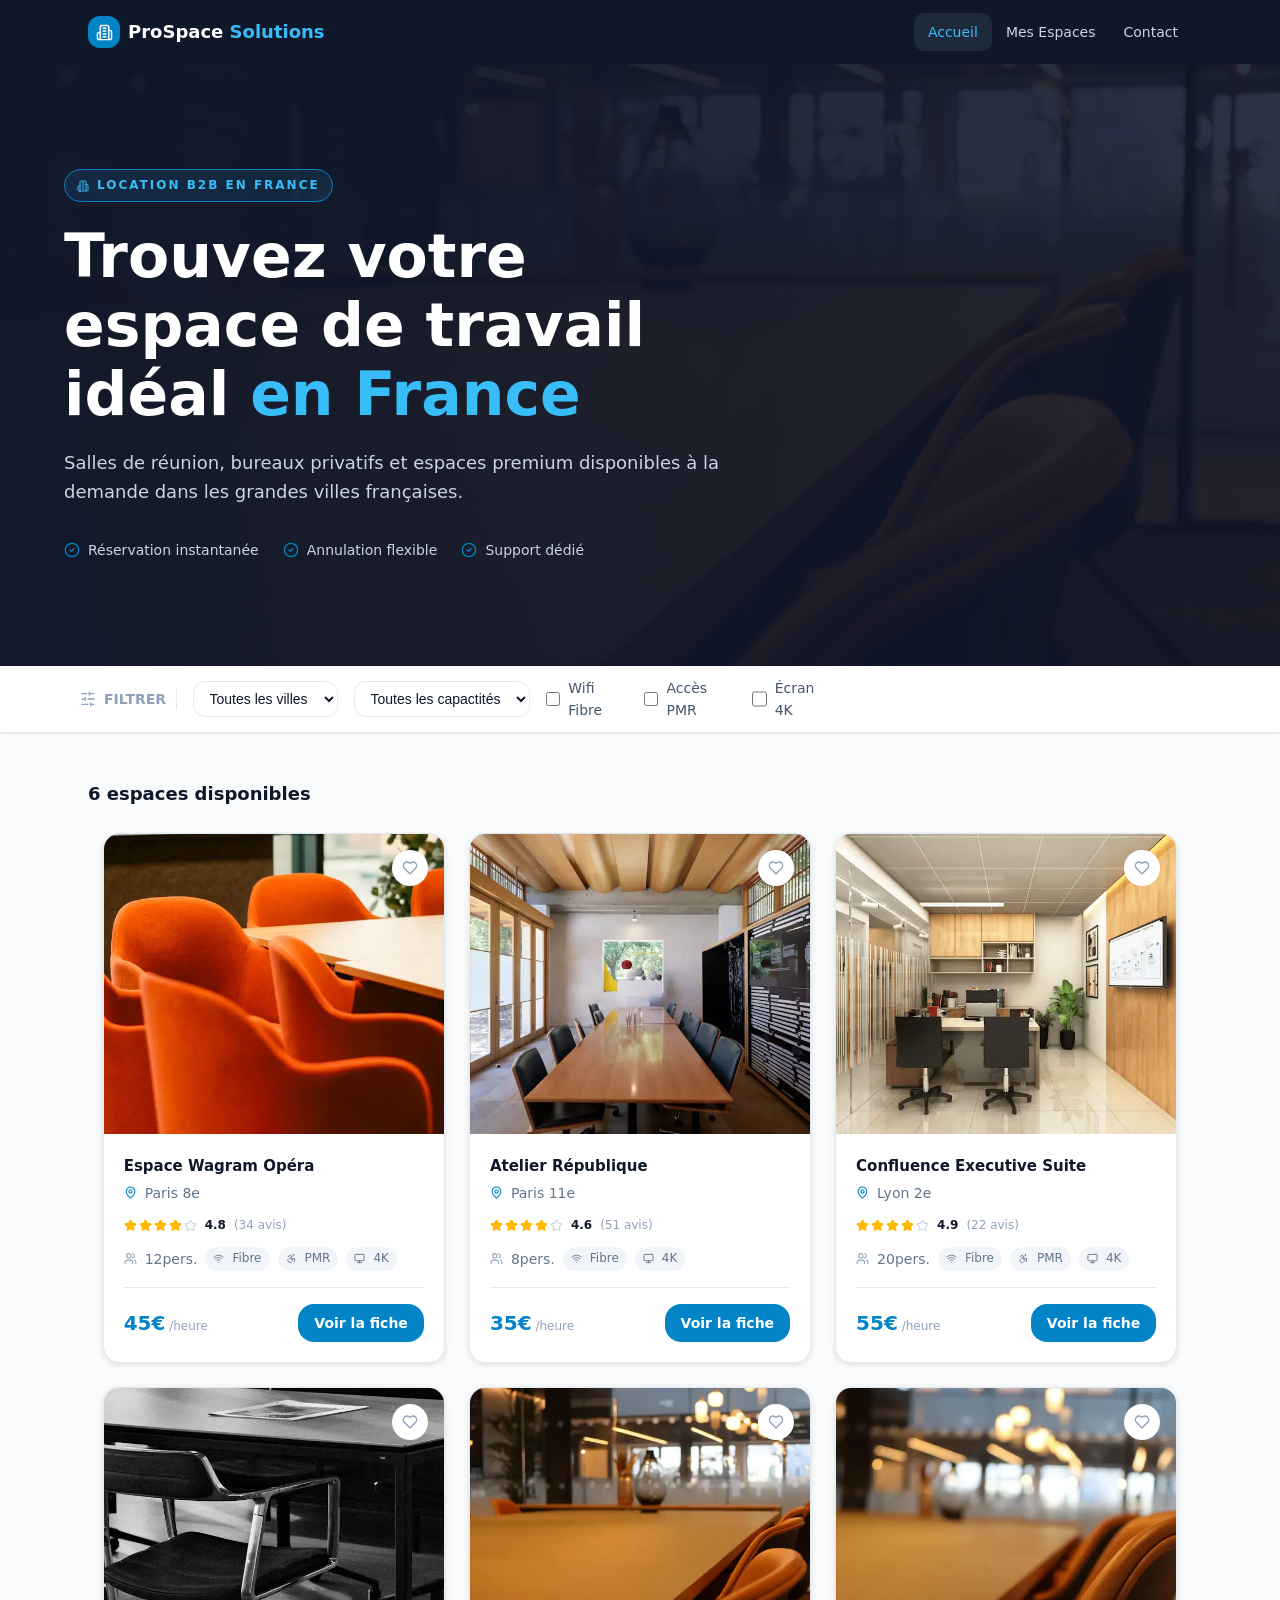
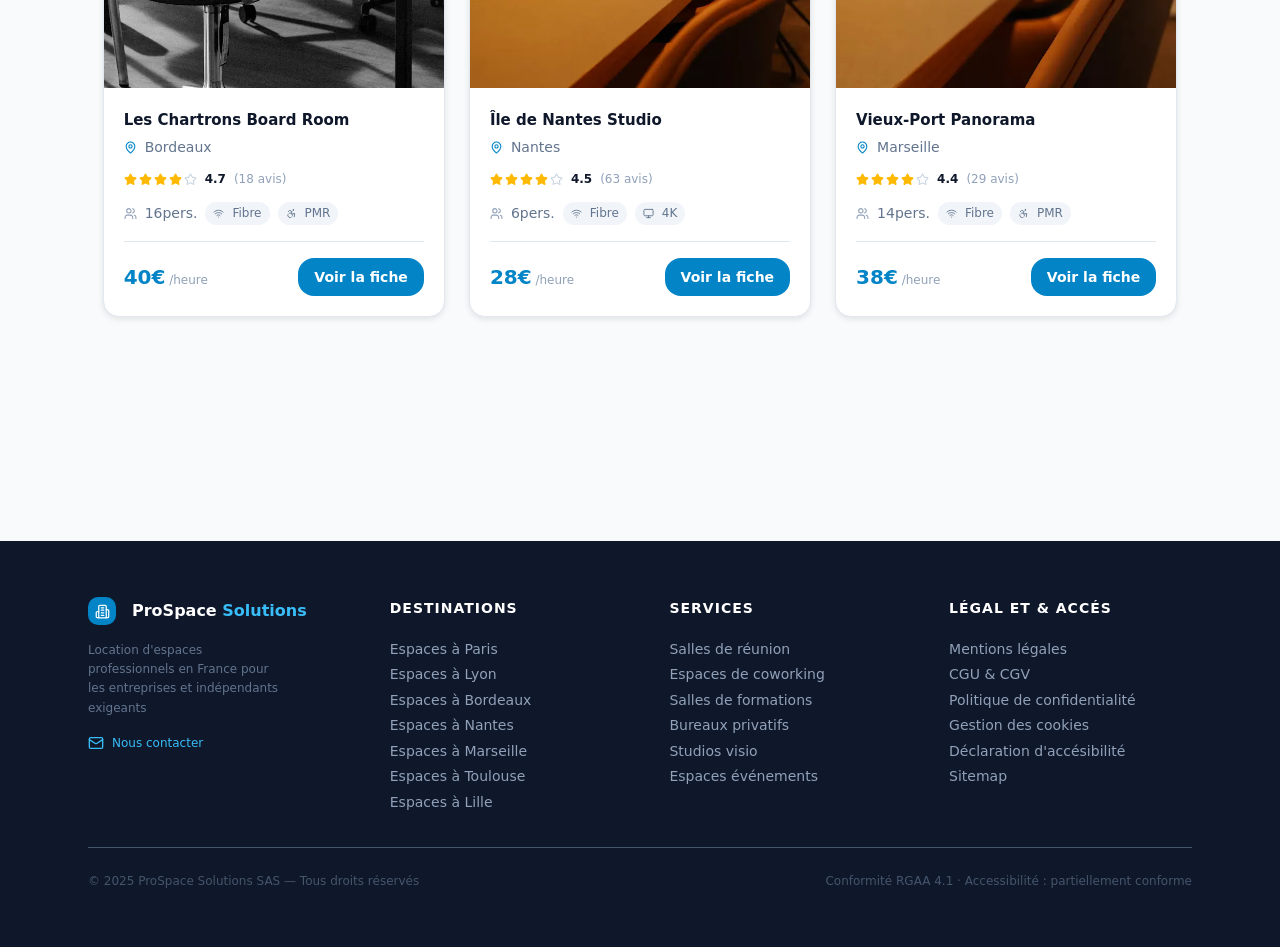
==== commit 5115d9b6: "Ajout du responsive" ====
--- a/index.html
+++ b/index.html
@@ -27,7 +27,7 @@
                         <a href="index.html" class="active" aria-label="Aller sur la page d'accueil" title="Aller sur la page d'accueil">Accueil</a>
                     </li>
                     <li>
-                        <a href="public/pages/mes-espaces.html" aria-label="Aller sur la page des mes espaces favoris" title="Aller sur la page des mes espaces favoris">Mes espaces <span id="nb-favorite"></span></a>
+                        <a href="public/pages/mes-espaces.html" aria-label="Aller sur la page des mes espaces favoris" title="Aller sur la page des mes espaces favoris">Mes Espaces <span id="nb-favorite"></span></a>
                     </li>
                     <li>
                         <a href="public/pages/contact.html" aria-label="Aller sur la page contact" title="Aller sur la page contact">Contact</a>
--- a/public/css/styles.css
+++ b/public/css/styles.css
@@ -40,6 +40,12 @@
   margin: 0 auto;
 }
 
+.container-narrow {
+  width: 90%;
+  max-width: 1024px;
+  margin: 0 auto;
+}
+
 body {
   min-height: 100vh;
   display: flex;
@@ -80,6 +86,9 @@
   box-shadow: 0 6px 16px rgba(0, 0, 0, 0.15);
   transform: scale(1.01);
 }
+.space-card .img-card img {
+  transition: transform 0.5s ease;
+}
 .space-card:hover .img-card > img {
   transform: scale(1.04);
 }
@@ -244,8 +253,254 @@
   padding: 8px 16px;
 }
 
+/* ==================== Cards espaces favoris ================= */
+.space-save-card {
+  display: flex;
+  width: 100%;
+  height: 136px;
+  background-color: white;
+  border: 1px solid #E2E8F0;
+  border-radius: 16px;
+  overflow: hidden;
+  box-shadow: 0 2px 6px rgba(15, 23, 42, 0.08);
+  transition: box-shadow 0.6s ease;
+}
+.space-save-card:hover {
+  box-shadow: 0 6px 16px rgba(0, 0, 0, 0.15);
+}
+.space-save-card .img-save-card img {
+  transition: transform 0.5s ease;
+}
+.space-save-card:hover .img-save-card > img {
+  transform: scale(1.04);
+}
+.space-save-card {
+  /* Image de la card */
+}
+.space-save-card .img-save-card {
+  width: 208px;
+  height: 100%;
+}
+.space-save-card .img-save-card img {
+  width: 100%;
+  height: 100%;
+  display: block;
+  object-fit: cover;
+}
+.space-save-card {
+  /* Contenu principal de la card */
+}
+.space-save-card .save-card-content {
+  width: 100%;
+  display: flex;
+  justify-content: space-between;
+  align-items: center;
+  padding: 1.25rem;
+}
+.space-save-card {
+  /* Partie contenant les informations */
+}
+.space-save-card .content-save {
+  display: flex;
+  flex-direction: column;
+}
+.space-save-card .content-save h3 {
+  margin-bottom: 0.5rem;
+  font-size: 1rem;
+  font-weight: bold;
+  color: #0F172A;
+}
+.space-save-card .content-save {
+  /* Localisation */
+}
+.space-save-card .content-save > .wrapper {
+  display: flex;
+  align-items: center;
+  gap: 0.5rem;
+  margin-bottom: 0.625rem;
+  color: #62748E;
+}
+.space-save-card .content-save > .wrapper img {
+  width: 13px;
+  height: 13px;
+}
+.space-save-card .content-save > .wrapper p {
+  font-size: 0.875rem;
+}
+.space-save-card {
+  /* Ligne capacité / tarif / note */
+}
+.space-save-card .wrapper-bottom {
+  display: flex;
+  align-items: center;
+  gap: 1rem;
+  color: #62748E;
+  /* Capacité */
+}
+.space-save-card .wrapper-bottom > .wrapper {
+  display: flex;
+  align-items: center;
+  gap: 0.375rem;
+}
+.space-save-card .wrapper-bottom > .wrapper img {
+  width: 13px;
+  height: 13px;
+}
+.space-save-card .wrapper-bottom > .wrapper p {
+  font-size: 0.875rem;
+}
+.space-save-card .wrapper-bottom {
+  /* Tarif */
+}
+.space-save-card .wrapper-bottom > p {
+  font-size: 0.75rem;
+}
+.space-save-card .wrapper-bottom > p span {
+  font-size: 1rem;
+  font-weight: 700;
+  color: #0284C7;
+}
+.space-save-card {
+  /* Etoiles et note */
+}
+.space-save-card .nb-stars {
+  display: flex;
+  align-items: center;
+  gap: 1px;
+}
+.space-save-card .nb-stars img {
+  width: 13px;
+  height: 13px;
+}
+.space-save-card .nb-stars p {
+  margin-left: 4px;
+  font-size: 0.75rem;
+  color: #62748E;
+}
+.space-save-card {
+  /* Zone des boutons */
+}
+.space-save-card .cta-save-card {
+  display: flex;
+  align-items: center;
+  gap: 0.5rem;
+  /* Bouton voir fiche */
+}
+.space-save-card .cta-save-card .btn-primary {
+  padding: 0.625rem 1rem;
+}
+.space-save-card .cta-save-card {
+  /* Bouton retirer */
+}
+.space-save-card .cta-save-card .trash-btn {
+  display: flex;
+  align-items: center;
+  gap: 0.5rem;
+  padding: 0.75rem 1rem;
+  border: 1px solid #E2E8F0;
+  border-radius: 16px;
+  background-color: white;
+  color: #62748E;
+  font-size: 0.875rem;
+}
+.space-save-card .cta-save-card .trash-btn img {
+  width: 14px;
+  height: 14px;
+}
+.space-save-card .cta-save-card .trash-btn:hover {
+  background-color: #ffe4e6;
+  color: #EC003F;
+  border-color: #EC003F;
+}
+
 /* Variables et mixins */
 /* Variables et mixins */
+/* =================
+    CARROUSEL
+================= */
+/* Zone contenant les 4 cartes */
+.team-cards {
+  display: flex;
+  justify-content: space-between;
+  align-items: flex-start;
+  gap: 2rem;
+}
+
+.employee-card {
+  width: 22%;
+  text-align: center;
+  /* Le lien englobe la photo pour permettre le mail au clic */
+}
+.employee-card a {
+  display: inline-block;
+  margin-bottom: 0.5rem;
+}
+.employee-card img {
+  width: 120px;
+  height: 120px;
+  object-fit: cover;
+  border-radius: 14px;
+}
+.employee-card h3 {
+  margin-bottom: 4px;
+  color: #0F172A;
+  font-size: 0.875rem;
+  font-weight: 600;
+}
+.employee-card p {
+  color: #0284C7;
+  font-size: 0.75rem;
+}
+
+/* =================
+    CONTROLES DU CARROUSEL
+================= */
+.carousel-controls {
+  display: flex;
+  justify-content: center;
+  align-items: center;
+  gap: 1rem;
+  margin-top: 1.5rem;
+}
+
+/* Boutons précédent / suivant */
+.carousel-btn {
+  width: 40px;
+  height: 40px;
+  display: flex;
+  justify-content: center;
+  align-items: center;
+  border: 1px solid #E2E8F0;
+  border-radius: 50%;
+  background-color: white;
+  cursor: pointer;
+}
+.carousel-btn img {
+  width: 18px;
+  height: 18px;
+}
+
+/*  Points du carrousel  */
+.carousel-dots {
+  display: flex;
+  align-items: center;
+  gap: 0.5rem;
+}
+.carousel-dots .dot {
+  width: 8px;
+  height: 8px;
+  border-radius: 50%;
+  background-color: #E2E8F0;
+}
+.carousel-dots {
+  /* Le point actif est plus large pour montrer la position actuelle */
+}
+.carousel-dots .dot.active {
+  width: 24px;
+  border-radius: 8px;
+  background-color: #0284C7;
+}
+
 /* Layout */
 /* Variables et mixins */
 header {
@@ -334,8 +589,28 @@
   font-size: 0.75rem;
 }
 
+/* ================= RESPONSIVE ================= */
+/* Mobile */
+@media (max-width: 640px) {
+  /* Utilisation de toute la largeur */
+  .header-content {
+    width: 100%;
+  }
+  /* Réduction de l'espace et aille du logo et son texte */
+  .logo-header {
+    gap: 0.25rem;
+  }
+  .logo-header .logo-icon {
+    width: 28px;
+    height: 28px;
+  }
+  .logo-header a {
+    font-size: 0.875rem;
+  }
+}
 /* Variables et mixins */
 footer {
+  margin-top: 6rem;
   background-color: #0F172A;
 }
 footer .container {
@@ -436,6 +711,39 @@
   font-size: 0.75rem;
 }
 
+/* =================== RESPONSIVE =====================*/
+/* Mobile */
+@media (max-width: 664px) {
+  footer {
+    margin-top: 3rem;
+  }
+  footer .container {
+    width: 100%;
+    padding: 2rem 1rem;
+  }
+  .footer-content {
+    flex-wrap: wrap;
+    justify-content: flex-start;
+    gap: 2rem;
+  }
+  /* Logo et description sur toute la largeur */
+  .footer-contact {
+    width: 100%;
+  }
+  /* Destinations et services restent côte à côte */
+  .nav-footer {
+    width: 45%;
+    /* La dernière navigation passe en dessous */
+  }
+  .nav-footer .nav-footer:last-child {
+    width: 100%;
+  }
+  .footer-legal {
+    flex-direction: column;
+    gap: 0.5rem;
+    text-align: center;
+  }
+}
 /* Pages */
 /* Variables et mixins */
 /* =================== 
@@ -454,7 +762,7 @@
   right: 0;
   bottom: 0;
   left: 0;
-  background: linear-gradient(to right, rgba(15, 23, 42, 0.95), rgba(15, 23, 42, 0.75), rgba(15, 23, 42, 0.35));
+  background: linear-gradient(to right, rgba(15, 23, 42, 0.98), rgba(15, 23, 42, 0.88));
   z-index: 1;
 }
 
@@ -490,7 +798,7 @@
   gap: 0.5rem;
   padding: 0.375rem 0.75rem;
   margin-bottom: 1.25rem;
-  background-color: #172A41;
+  background-color: color-mix(in oklab, #38BDF8 10%, transparent);
   color: #38BDF8;
   border: 1px solid #0284C7;
   border-radius: 20px;
@@ -687,6 +995,60 @@
   color: #90A1B9;
 }
 
+/* =================== RESPONSIVE =====================*/
+/* Tablette */
+@media (max-width: 1064px) {
+  .hero-title {
+    font-size: 2.25rem;
+  }
+  .filter > .container {
+    width: 100%;
+  }
+  /* Passage de la section filtre en colonne */
+  .filter-home {
+    flex-direction: row;
+    flex-wrap: wrap;
+    align-items: center;
+    padding: 1rem;
+    gap: 0.5rem;
+  }
+  .filter-home .wrapper {
+    padding-left: 0;
+  }
+  .filter-home select {
+    width: auto;
+  }
+  /* Les checkbox restent ensemble sur une ligne */
+  .checkbox-options {
+    display: flex;
+    flex-wrap: wrap;
+    gap: 0.5rem;
+  }
+  #pop-nb {
+    margin-left: auto;
+  }
+  /* Suppression de la marge et deux cards par ligne */
+  .grid-space > .container {
+    width: 100%;
+  }
+  .grid-space > .container .space-card {
+    min-width: 48%;
+  }
+}
+/* Mobile */
+@media (max-width: 664px) {
+  .grid-space > .container {
+    width: 100%;
+  }
+  .grid-space > .container .grid-cards {
+    display: flex;
+    flex-direction: column;
+    gap: 1rem;
+  }
+  .grid-space > .container .space-card {
+    width: 100%;
+  }
+}
 /* Variables et mixins */
 /* ===================
     ARIANE
@@ -798,7 +1160,7 @@
   height: 100%;
   display: block;
   object-fit: cover;
-  transition: transform 0.3s ease;
+  transition: transform 0.7s ease;
 }
 .space-gallery img:hover {
   transform: scale(1.05);
@@ -944,32 +1306,55 @@
 #pricing h3 {
   margin-bottom: 1.5rem;
   font-size: 1rem;
-  color: #0F172A;
-}
-#pricing ul {
+  font-weight: bold;
+  color: #0F172A;
+}
+#pricing {
+  /* Tableau des tarifs */
+}
+#pricing .pricing-table {
+  width: 100%;
   margin-bottom: 2rem;
-}
-#pricing li {
-  display: flex;
-  align-items: center;
-  gap: 0.5rem;
-  justify-content: space-between;
+  border-collapse: collapse;
+  /* Titre du tableau masqué visuellement mais présent pour l'accessibilité */
+}
+#pricing .pricing-table caption {
+  position: absolute;
+  width: 1px;
+  height: 1px;
+  overflow: hidden;
+}
+#pricing .pricing-table thead {
+  display: none;
+}
+#pricing .pricing-table tr {
+  border-bottom: 1px solid #E2E8F0;
+}
+#pricing .pricing-table tr:last-child {
+  border-bottom: none;
+}
+#pricing .pricing-table td {
   padding: 0.75rem 0;
-  border-bottom: 1px solid #E2E8F0;
   color: #62748E;
   font-size: 0.875rem;
 }
-#pricing li:last-child {
-  border-bottom: none;
-  color: #0F172A;
-  font-weight: 600;
-}
-#pricing li span {
+#pricing .pricing-table {
+  /* Colonne du tarif */
+}
+#pricing .pricing-table td:last-child {
+  text-align: right;
   font-size: 1.25rem;
   font-weight: 700;
   color: #0F172A;
 }
-#pricing li:last-child span {
+#pricing .pricing-table {
+  /* Dernière ligne : journée complète */
+}
+#pricing .pricing-table tr:last-child td {
+  color: #0F172A;
+  font-weight: 600;
+}
+#pricing .pricing-table tr:last-child td:last-child {
   color: #0284C7;
   font-size: 1.3rem;
 }
@@ -1048,7 +1433,625 @@
   font-size: 0.75rem;
 }
 
+/* =================== RESPONSIVE =====================*/
+/* Tablette */
+@media (max-width: 1300px) {
+  /* Suppression de la marge latérale */
+  .ariane > .container, .space-gallery > .container, .space-details-content {
+    width: 100%;
+  }
+}
+@media (max-width: 1022px) {
+  /* L'aside des tarif passe en dessous */
+  .space-details-content {
+    flex-direction: column;
+  }
+  .space-details-content .space-details-main, .space-details-content #pricing {
+    width: 100%;
+  }
+}
+/* Mobile */
+@media (max-width: 635px) {
+  /* La liste des equipements passe à un equipement par ligne */
+  #equipements-list li {
+    width: 100%;
+  }
+}
 /* Variables et mixins */
+.spaces-top > .container-narrow {
+  padding: 2rem 1.5rem 0;
+}
+
+/* ==================== 
+    titre et bouton reset
+==================== */
+.spaces {
+  display: flex;
+  justify-content: space-between;
+  align-items: center;
+}
+.spaces .spaces-title h1 {
+  font-size: 1.875rem;
+  margin-bottom: 0.25rem;
+  color: #0F172A;
+  font-weight: 800;
+}
+.spaces .spaces-title p {
+  font-size: 0.875rem;
+  color: #62748E;
+}
+.spaces {
+  /* Bouton reset */
+}
+.spaces > button {
+  display: flex;
+  align-items: center;
+  gap: 0.5rem;
+  padding: 0.625rem 0.875rem;
+  border: 1px solid #FFCCD3;
+  border-radius: 16px;
+  background-color: white;
+  color: #EC003F;
+  font-size: 0.875rem;
+}
+.spaces > button img {
+  width: 14px;
+  height: 14px;
+}
+.spaces > button:hover {
+  background-color: #ffe4e6;
+}
+
+/* Message lorsque quantité favoris = 0 */
+.no-result {
+  display: flex;
+  justify-content: center;
+  align-items: center;
+  flex-direction: column;
+  padding: 8rem 0;
+}
+.no-result .no-result-icon {
+  display: flex;
+  justify-content: center;
+  align-items: center;
+  width: 64px;
+  height: 64px;
+  background-color: #F1F5F9;
+  border-radius: 1.5rem;
+  margin-bottom: 24px;
+}
+.no-result .no-result-icon img {
+  width: 36px;
+  height: 36px;
+}
+.no-result h3 {
+  font-size: 1.25rem;
+  color: #45556C;
+  margin-bottom: 0.5rem;
+}
+.no-result p {
+  font-size: 0.875rem;
+  color: #90A1B9;
+}
+.no-result .wrapper {
+  display: flex;
+  align-items: center;
+  gap: 0.5rem;
+}
+.no-result .wrapper img {
+  width: 13px;
+  height: 13px;
+}
+
+/* ==================== 
+    Emplacements des cards
+==================== */
+.spaces-save > .container-narrow {
+  padding: 0 1.5rem 3rem;
+}
+
+#saved-space-list {
+  display: flex;
+  flex-direction: column;
+  gap: 1rem;
+  margin-top: 2.5rem;
+}
+
+/* =================== RESPONSIVE =====================*/
+/* Tablette */
+@media (max-width: 1030px) {
+  /* Suppression de la marge latérale */
+  .container-narrow {
+    width: 100%;
+  }
+}
+/* Mobile */
+@media (max-width: 640px) {
+  .space-save-card {
+    height: auto;
+    min-height: 180px;
+  }
+  .space-save-card .img-save-card {
+    width: 38%;
+    height: auto;
+  }
+  .space-save-card {
+    /* Les informations et les boutons passent en colonne */
+  }
+  .space-save-card .save-card-content {
+    width: 62%;
+    flex-direction: column;
+  }
+  .space-save-card .save-card-content .content-save {
+    width: 100%;
+  }
+  .space-save-card {
+    /* La ligne capacité / tarif / note revient à la ligne */
+  }
+  .space-save-card .wrapper-bottom {
+    flex-wrap: wrap;
+    gap: 0.5rem;
+  }
+  .space-save-card {
+    /* Le bloc CTA passe sous les informations */
+  }
+  .space-save-card .cta-save-card {
+    width: 100%;
+  }
+  .space-save-card .cta-save-card a {
+    text-align: center;
+  }
+}
 /* Variables et mixins */
+/* =================== 
+    HERO  
+=====================*/
+.hero-contact {
+  padding: 3.5rem 0;
+  background-color: #0E2037;
+  color: white;
+}
+.hero-contact .hero-contact-content {
+  text-align: center;
+  padding: 1.5rem;
+}
+.hero-contact {
+  /* Style badge déjà appliqué par la classe sur la page accueil */
+}
+.hero-contact h1 {
+  font-size: 3rem;
+  font-weight: 800;
+  margin-bottom: 1rem;
+}
+.hero-contact h1 span {
+  color: #38BDF8;
+}
+.hero-contact > p {
+  color: #CAD5E2;
+}
+
+/* ================= 
+    FORMULAIRE ET INFORMATIONS
+================= */
+#form-content {
+  display: flex;
+  gap: 2rem;
+  padding: 4rem 1.5rem;
+  align-items: flex-start;
+}
+
+/* Card du formulaire*/
+.form-card {
+  width: 58%;
+  padding: 1.5rem;
+  background-color: white;
+  border: 1px solid #E2E8F0;
+  border-radius: 16px;
+  box-shadow: 0 2px 6px rgba(15, 23, 42, 0.05);
+}
+.form-card .title-form {
+  display: flex;
+  justify-content: space-between;
+  margin-bottom: 2rem;
+}
+.form-card .title-form h2 {
+  font-size: 1.25rem;
+  color: #0F172A;
+}
+.form-card .title-form span {
+  font-size: 0.75rem;
+  color: #90A1B9;
+}
+
+/* Formulaire*/
+.form-contact {
+  width: 100%;
+}
+.form-contact .top-form, .form-contact .company-phone {
+  display: flex;
+  gap: 1rem;
+}
+.form-contact .top-form .form-group, .form-contact .company-phone .form-group {
+  width: 50%;
+}
+.form-contact .form-group {
+  display: flex;
+  flex-direction: column;
+  margin-bottom: 1rem;
+  /* Style des labels */
+}
+.form-contact .form-group label {
+  margin-bottom: 0.375rem;
+  font-size: 0.75rem;
+  font-weight: 600;
+  text-transform: uppercase;
+  color: #0F172A;
+}
+.form-contact .form-group {
+  /* Style des champs */
+}
+.form-contact .form-group input, .form-contact .form-group select, .form-contact .form-group textarea {
+  width: 100%;
+  padding: 0.75rem 1rem;
+  border: 1px solid #E2E8F0;
+  border-radius: 16px;
+  font-size: 0.875rem;
+  color: #0F172A;
+  outline: none;
+}
+.form-contact .form-group {
+  /* Taille des champs */
+}
+.form-contact .form-group input, .form-contact .form-group select {
+  height: 46px;
+}
+.form-contact .form-group textarea {
+  min-height: 146px;
+  resize: vertical;
+}
+.form-contact .form-group {
+  /* Couleur du champs selectionné */
+}
+.form-contact .form-group input:focus, .form-contact .form-group select:focus, .form-contact .form-group textarea:focus {
+  border-color: #38BDF8;
+  box-shadow: 0px 1px 15px -1px #38BDF8;
+}
+.form-contact {
+  /* Checkbox confidientialité */
+}
+.form-contact .checkbox-group {
+  display: flex;
+  flex-direction: row;
+  flex-wrap: wrap;
+  align-items: flex-start;
+  gap: 0.5rem;
+}
+.form-contact .checkbox-group input {
+  width: 16px;
+  height: 16px;
+  margin-top: 3px;
+}
+.form-contact .checkbox-group label {
+  flex: 1;
+  margin: 0;
+  font-size: 0.75rem;
+  font-weight: 400;
+  line-height: 1.5;
+  text-transform: none;
+  /* Lien fictif pour confid */
+}
+.form-contact .checkbox-group label a {
+  color: #0284C7;
+  text-decoration: underline;
+}
+.form-contact .checkbox-group .error-message {
+  width: 100%;
+}
+.form-contact {
+  /* Bouton validation du formulaire */
+}
+.form-contact .submit-contact {
+  width: 100%;
+  display: flex;
+  justify-content: center;
+  align-items: center;
+  gap: 0.5rem;
+  padding: 1rem 0;
+  border: none;
+}
+.form-contact .submit-contact img {
+  width: 16px;
+  height: 16px;
+}
+
+/*  Messages d'erreur */
+.error-message {
+  min-height: 16px;
+  margin-top: 4px;
+  font-size: 0.75rem;
+  color: #ec003f;
+}
+
+/* =================
+INFORMATIONS ENTREPRISE
+================= */
+.aside-contact {
+  width: 35%;
+  /* Bloc principal bleu */
+}
+.aside-contact .company {
+  padding: 1.75rem;
+  background-color: #0F172A;
+  border-radius: 16px;
+}
+.aside-contact .company h2 {
+  margin-bottom: 0.25rem;
+  color: white;
+  font-size: 1.125rem;
+}
+.aside-contact .company > p {
+  margin-bottom: 1.5rem;
+  color: #38BDF8;
+  font-size: 0.75rem;
+  font-weight: 600;
+  text-transform: uppercase;
+  letter-spacing: 1px;
+}
+
+/* Pour chaque ligne d'infos*/
+.info-contact-wrapper {
+  display: flex;
+  align-items: center;
+  gap: 1rem;
+  margin-bottom: 1rem;
+}
+.info-contact-wrapper:last-child {
+  margin-bottom: 0;
+}
+.info-contact-wrapper .img-info {
+  display: flex;
+  justify-content: center;
+  align-items: center;
+  width: 36px;
+  height: 36px;
+  flex-shrink: 0;
+  border-radius: 16px;
+  background-color: #1E293B;
+}
+.info-contact-wrapper .img-info img {
+  width: 18px;
+  height: 18px;
+}
+.info-contact-wrapper .text-info p:first-child {
+  margin-bottom: 3px;
+  color: #90A1B9;
+  font-size: 0.75rem;
+  text-transform: uppercase;
+}
+.info-contact-wrapper .text-info p:last-child {
+  color: white;
+  font-size: 0.875rem;
+  line-height: 1.5;
+}
+
+/* ================= 
+    GARANTIE DE RÉPONSE 
+================= */
+.guarantee {
+  display: flex;
+  gap: 1rem;
+  margin-top: 1.25rem;
+  padding: 1.25rem;
+  background-color: #F0F9FF;
+  border: 1px solid #38BDF8;
+  border-radius: 16px;
+}
+.guarantee .img-info {
+  display: flex;
+  justify-content: center;
+  align-items: center;
+  width: 36px;
+  height: 36px;
+  flex-shrink: 0;
+  border-radius: 50%;
+  background-color: white;
+}
+.guarantee .img-info img {
+  width: 16px;
+  height: 16px;
+}
+.guarantee .text-info p:first-child {
+  margin-bottom: 0.5rem;
+  font-size: 0.875rem;
+  font-weight: 600;
+  color: #0F172A;
+}
+.guarantee .text-info p:last-child {
+  color: #62748E;
+  font-size: 0.75rem;
+  line-height: 1.5;
+}
+.guarantee .text-info span {
+  font-weight: 600;
+}
+
+/* ================= 
+    AVIS CLIENT 
+================ */
+.user-review {
+  margin-top: 1.25rem;
+  padding: 1.25rem;
+  background-color: white;
+  border: 1px solid #E2E8F0;
+  border-radius: 16px;
+}
+.user-review .review-note {
+  display: flex;
+  align-items: center;
+  gap: 1rem;
+  margin-bottom: 0.5rem;
+}
+.user-review .review-note p {
+  font-weight: 700;
+  color: #0F172A;
+}
+.user-review {
+  /* Etoile gérées via nb-stars */
+}
+.user-review blockquote {
+  margin-bottom: 0.5rem;
+}
+.user-review blockquote p {
+  color: #62748E;
+  font-size: 0.75rem;
+  font-style: italic;
+  line-height: 1.6;
+}
+.user-review > p {
+  font-size: 0.75rem;
+  font-weight: 600;
+  color: #0F172A;
+}
+
+/* ================= 
+    MESSAGE APRÈS ENVOI 
+================= */
+.success-message {
+  width: 100%;
+  display: flex;
+  justify-content: center;
+  align-items: center;
+  flex-direction: column;
+  padding: 2rem;
+  text-align: center;
+}
+.success-message .success-icon {
+  display: flex;
+  justify-content: center;
+  align-items: center;
+  width: 80px;
+  height: 80px;
+  margin-bottom: 1.5rem;
+  border-radius: 50%;
+  background-color: #D1FAE5;
+}
+.success-message .success-icon img {
+  width: 32px;
+  height: 32px;
+}
+.success-message h2 {
+  margin-bottom: 0.75rem;
+  color: #0F172A;
+  font-size: 1.5rem;
+}
+.success-message p {
+  max-width: 430px;
+  margin-bottom: 1.5rem;
+  color: #62748E;
+  line-height: 1.6;
+  font-size: 0.875rem;
+}
+.success-message p span {
+  font-weight: 700;
+  color: #45556C;
+}
+.success-message button {
+  padding: 0.8rem 1.5rem;
+  border: none;
+}
+
+/* =================
+    SECTION EQUIPE
+================= */
+.team {
+  padding: 5rem 0;
+  background-color: white;
+  text-align: center;
+}
+.team > .container > p:first-child {
+  margin-bottom: 0.5rem;
+  color: #38BDF8;
+  font-size: 0.75rem;
+  font-weight: bold;
+  text-transform: uppercase;
+  letter-spacing: 2.4px;
+}
+.team h2 {
+  margin-bottom: 1rem;
+  color: #0F172A;
+  font-size: 2.25rem;
+}
+.team > .container > p:nth-of-type(2) {
+  max-width: 650px;
+  margin: 0 auto 3rem;
+  color: #62748E;
+  line-height: 1.6;
+}
+
+/* =================
+    SECTION LOCATION
+================= */
+.location-card {
+  display: flex;
+  flex-direction: column;
+  align-items: center;
+  justify-content: center;
+  gap: 0.75rem;
+  background-color: #F0F9FF;
+  min-height: 290px;
+  border-radius: 16px;
+  box-shadow: 0 4px 6px -1px rgba(0, 0, 0, 0.1), 0 2px 4px -2px rgba(0, 0, 0, 0.1);
+}
+.location-card .img-info {
+  display: flex;
+  justify-content: center;
+  align-items: center;
+  width: 64px;
+  height: 64px;
+  background-color: color-mix(in oklab, #0284C7 10%, transparent);
+  border-radius: 16px;
+}
+.location-card .img-info img {
+  width: 22px;
+  height: 22px;
+}
+.location-card p:first-of-type {
+  font-size: 0.875rem;
+  color: #0F172A;
+  font-weight: 600;
+}
+.location-card p:last-of-type {
+  font-size: 1rem;
+  color: #90A1B9;
+}
+.location-card .wrapper {
+  display: flex;
+  align-items: center;
+  gap: 0.5rem;
+}
+.location-card .wrapper a {
+  color: #0284C7;
+}
+
+/* =================== RESPONSIVE =====================*/
+/* Tablette */
+@media (max-width: 1030px) {
+  /* Suppression de la marge latérale */
+  .infos-contact > .container {
+    width: 100%;
+  }
+}
+/* Mobile */
+@media (max-width: 640px) {
+  /* La partie gauche avec l'aside passe en dessous du formulaire */
+  #form-content {
+    flex-direction: column;
+    align-items: stretch;
+  }
+  #form-content .form-card,
+  #form-content .aside-contact {
+    width: 100%;
+  }
+}
 
 /*# sourceMappingURL=styles.css.map */
